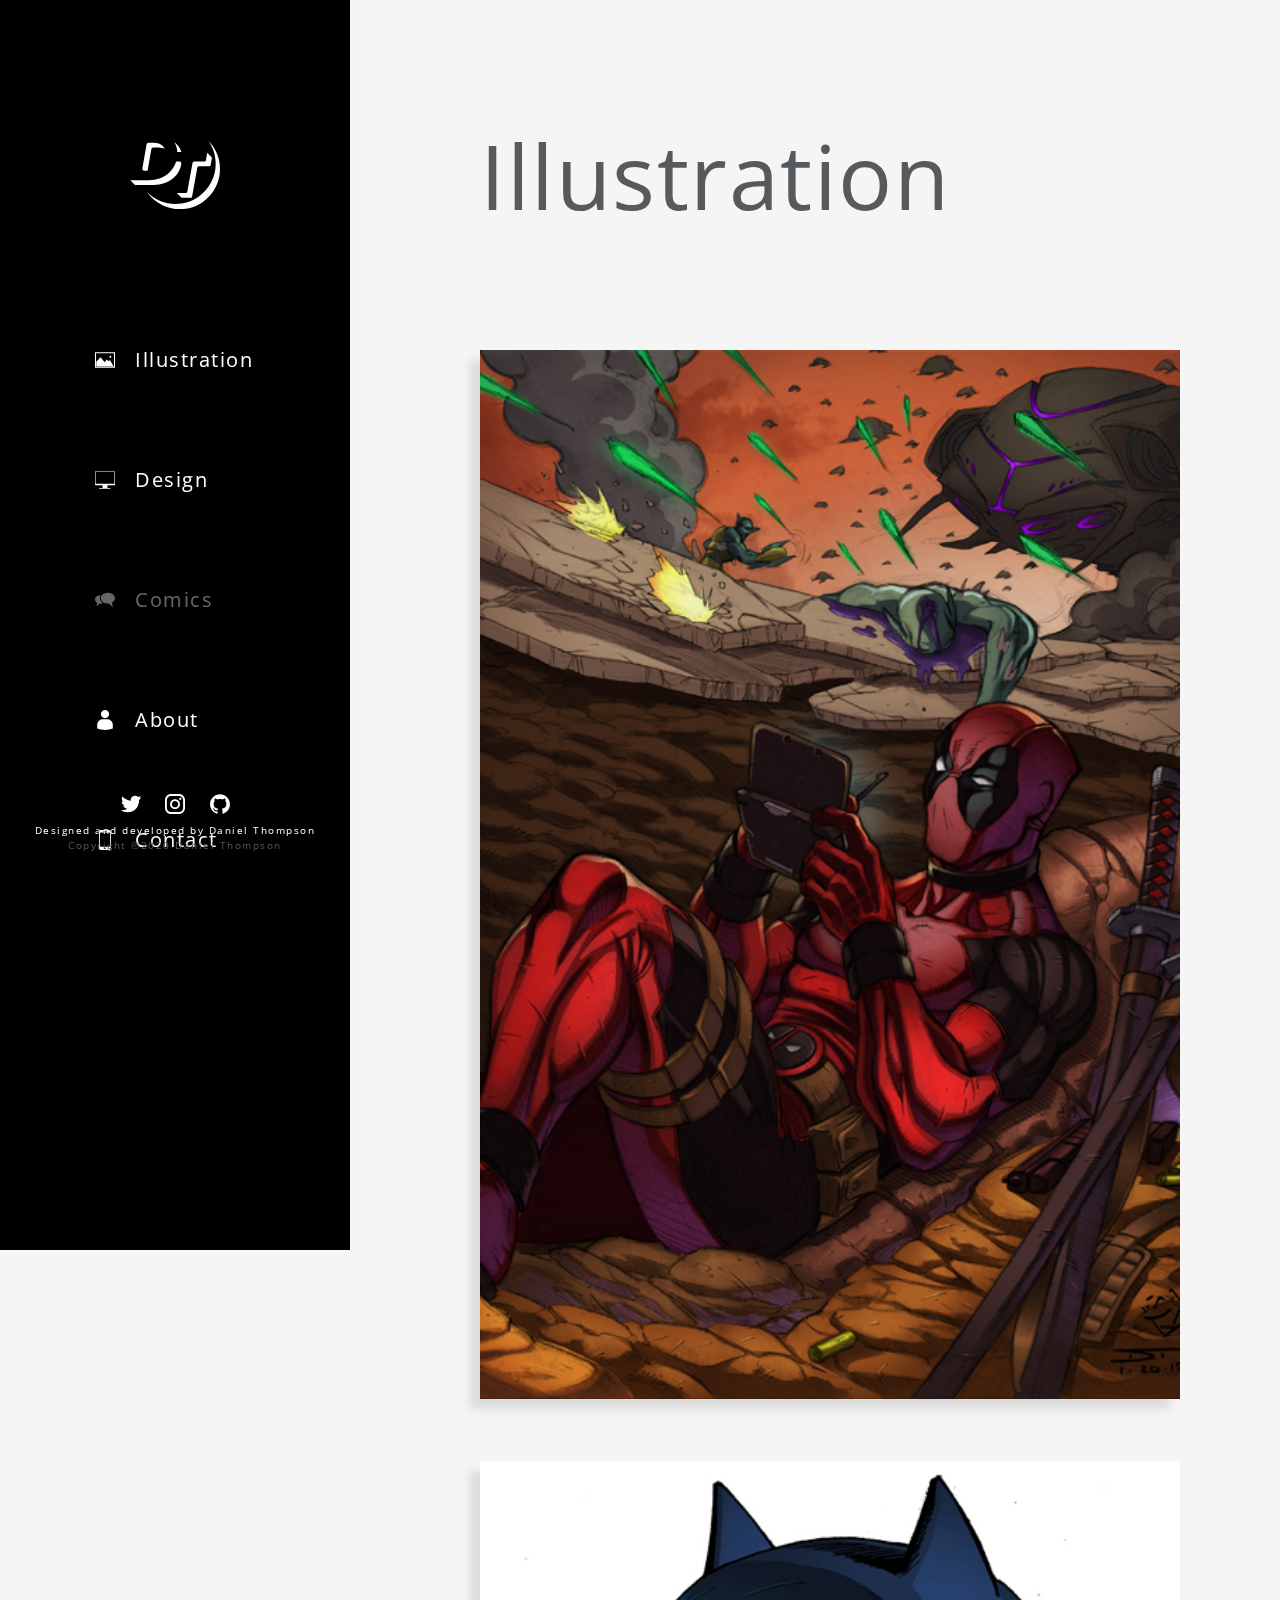
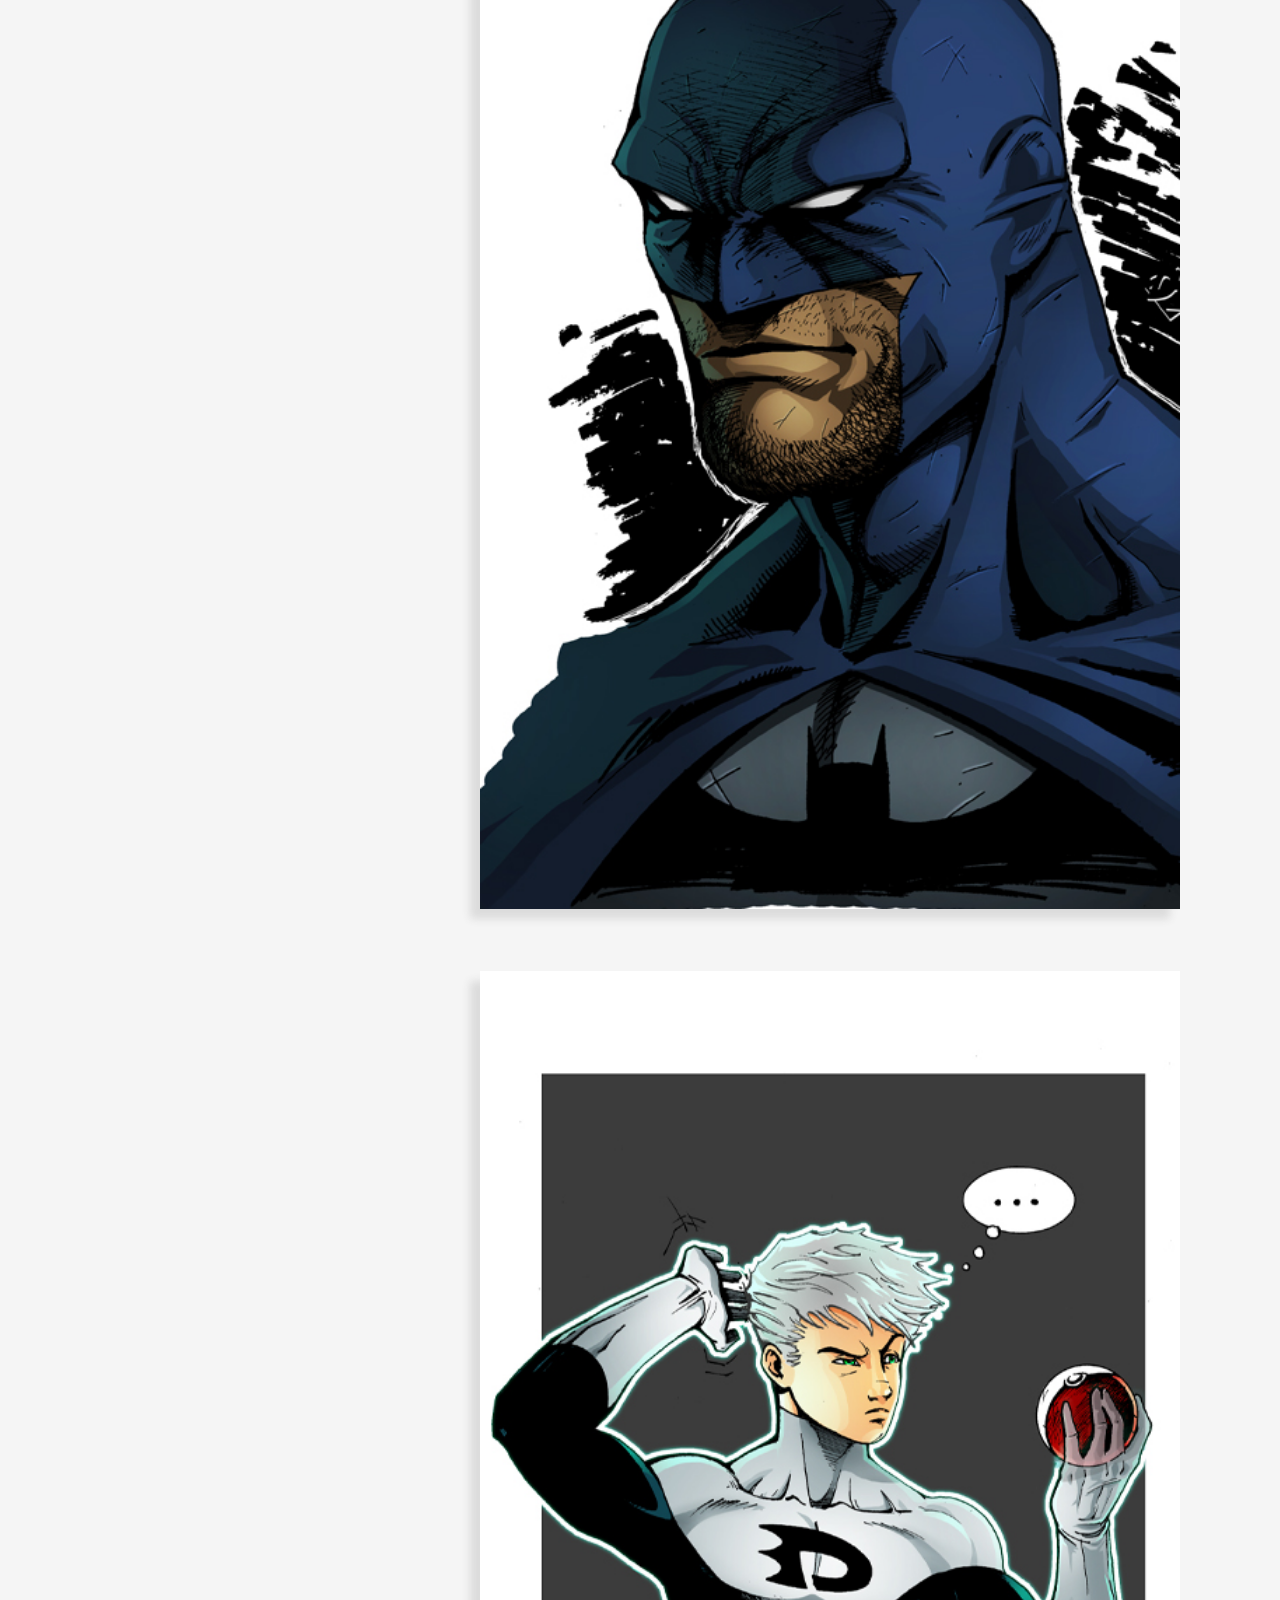
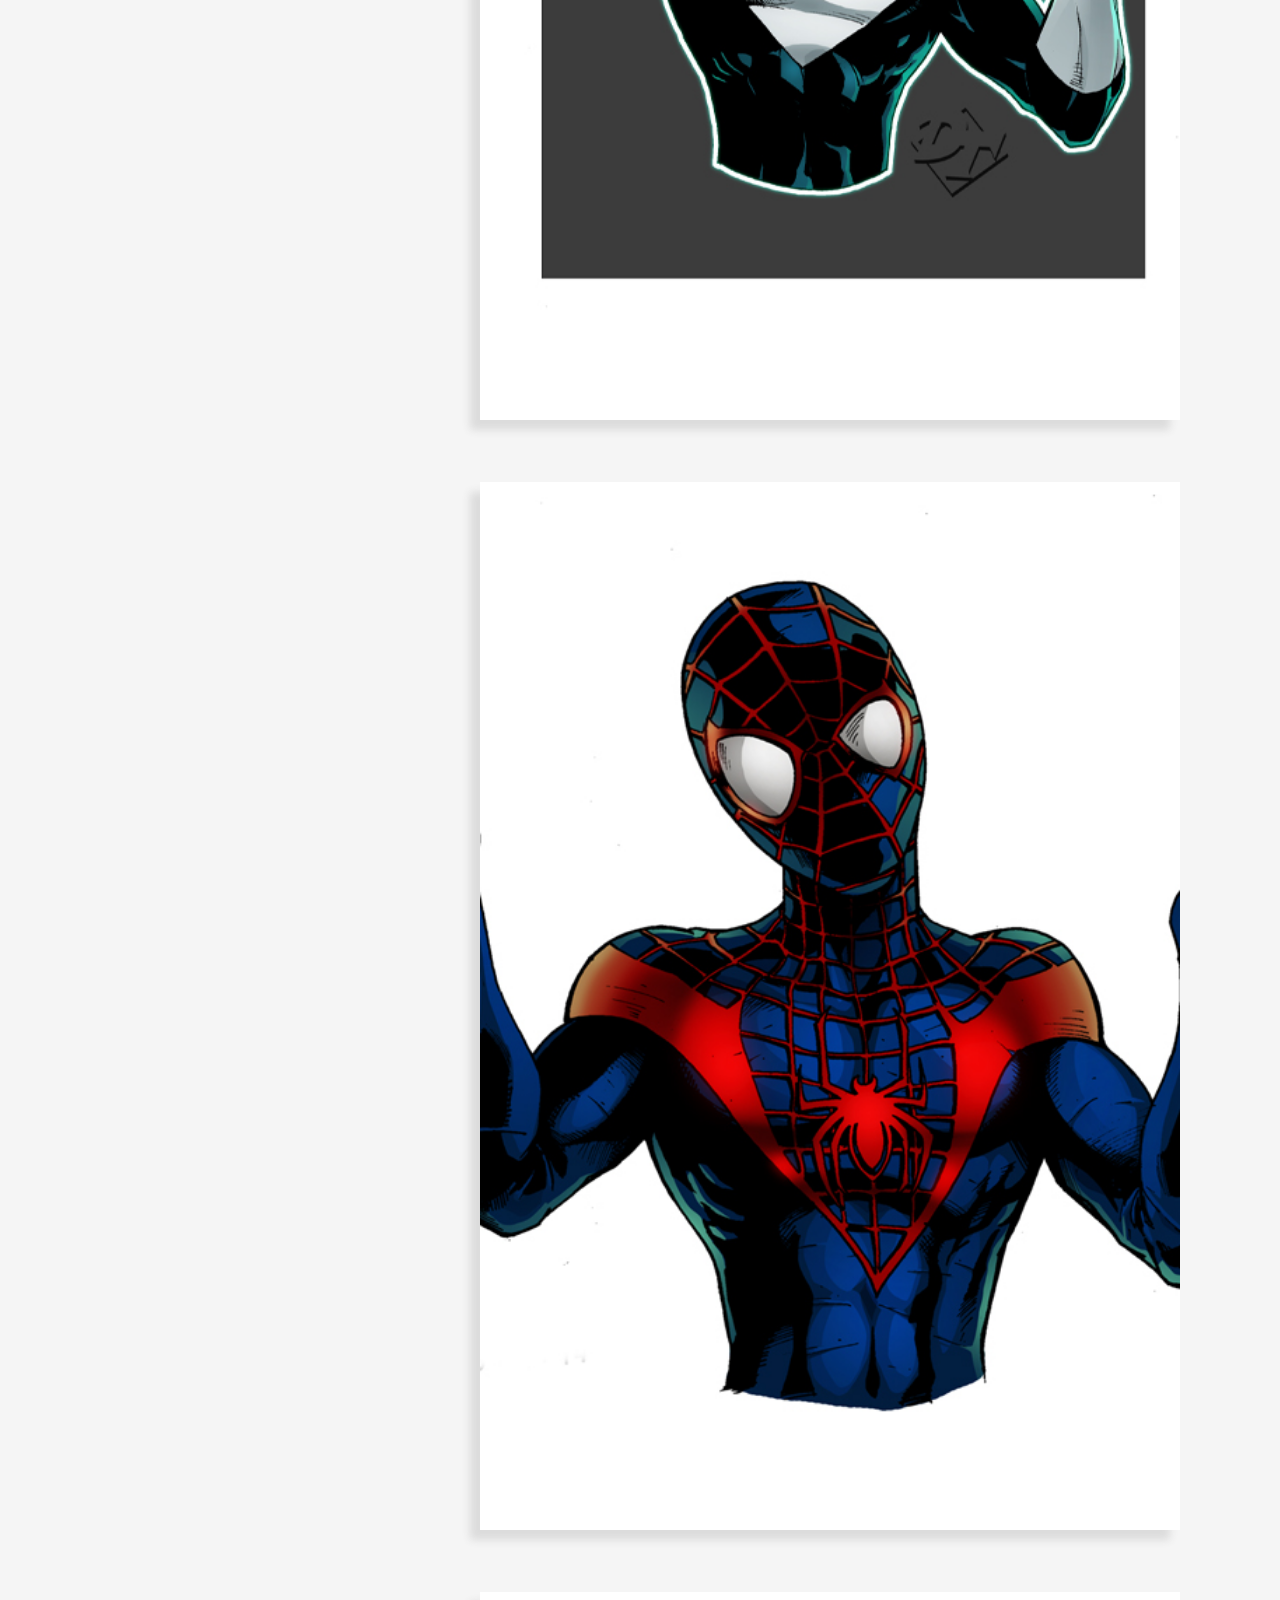
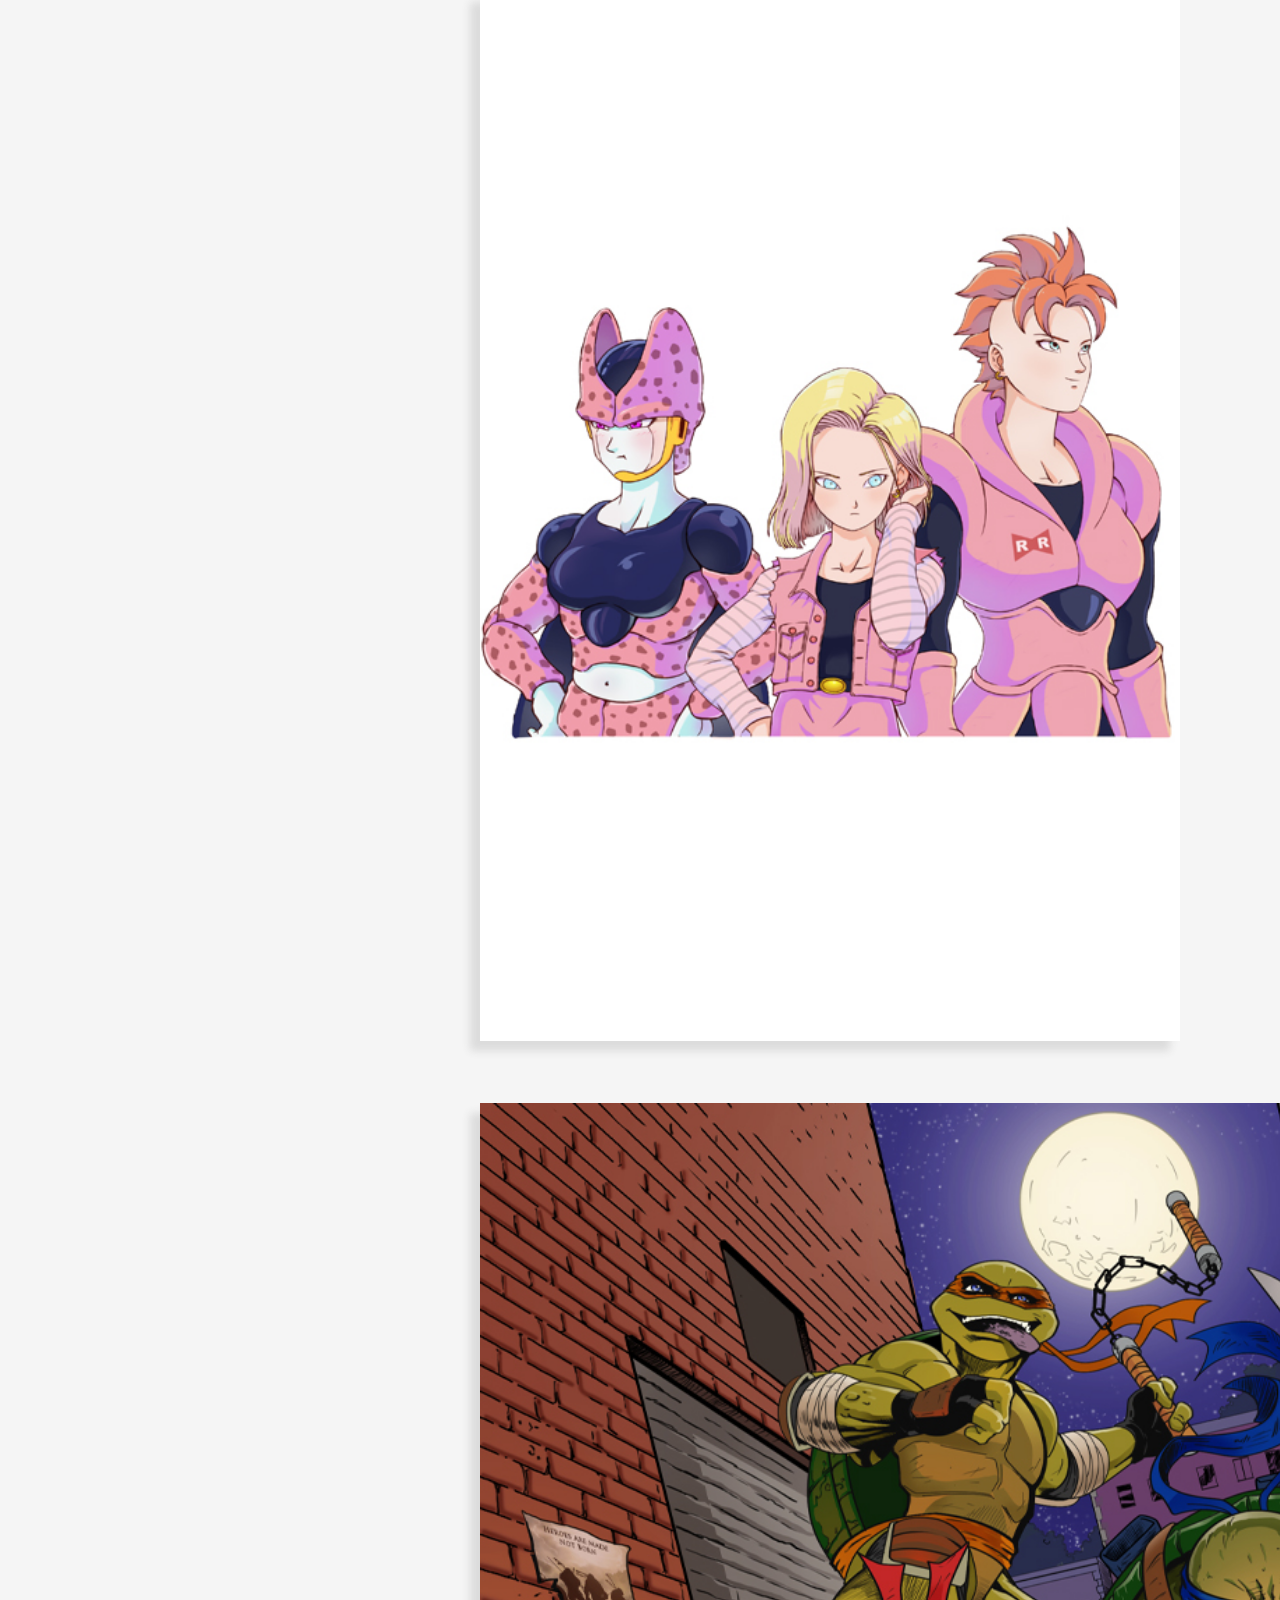
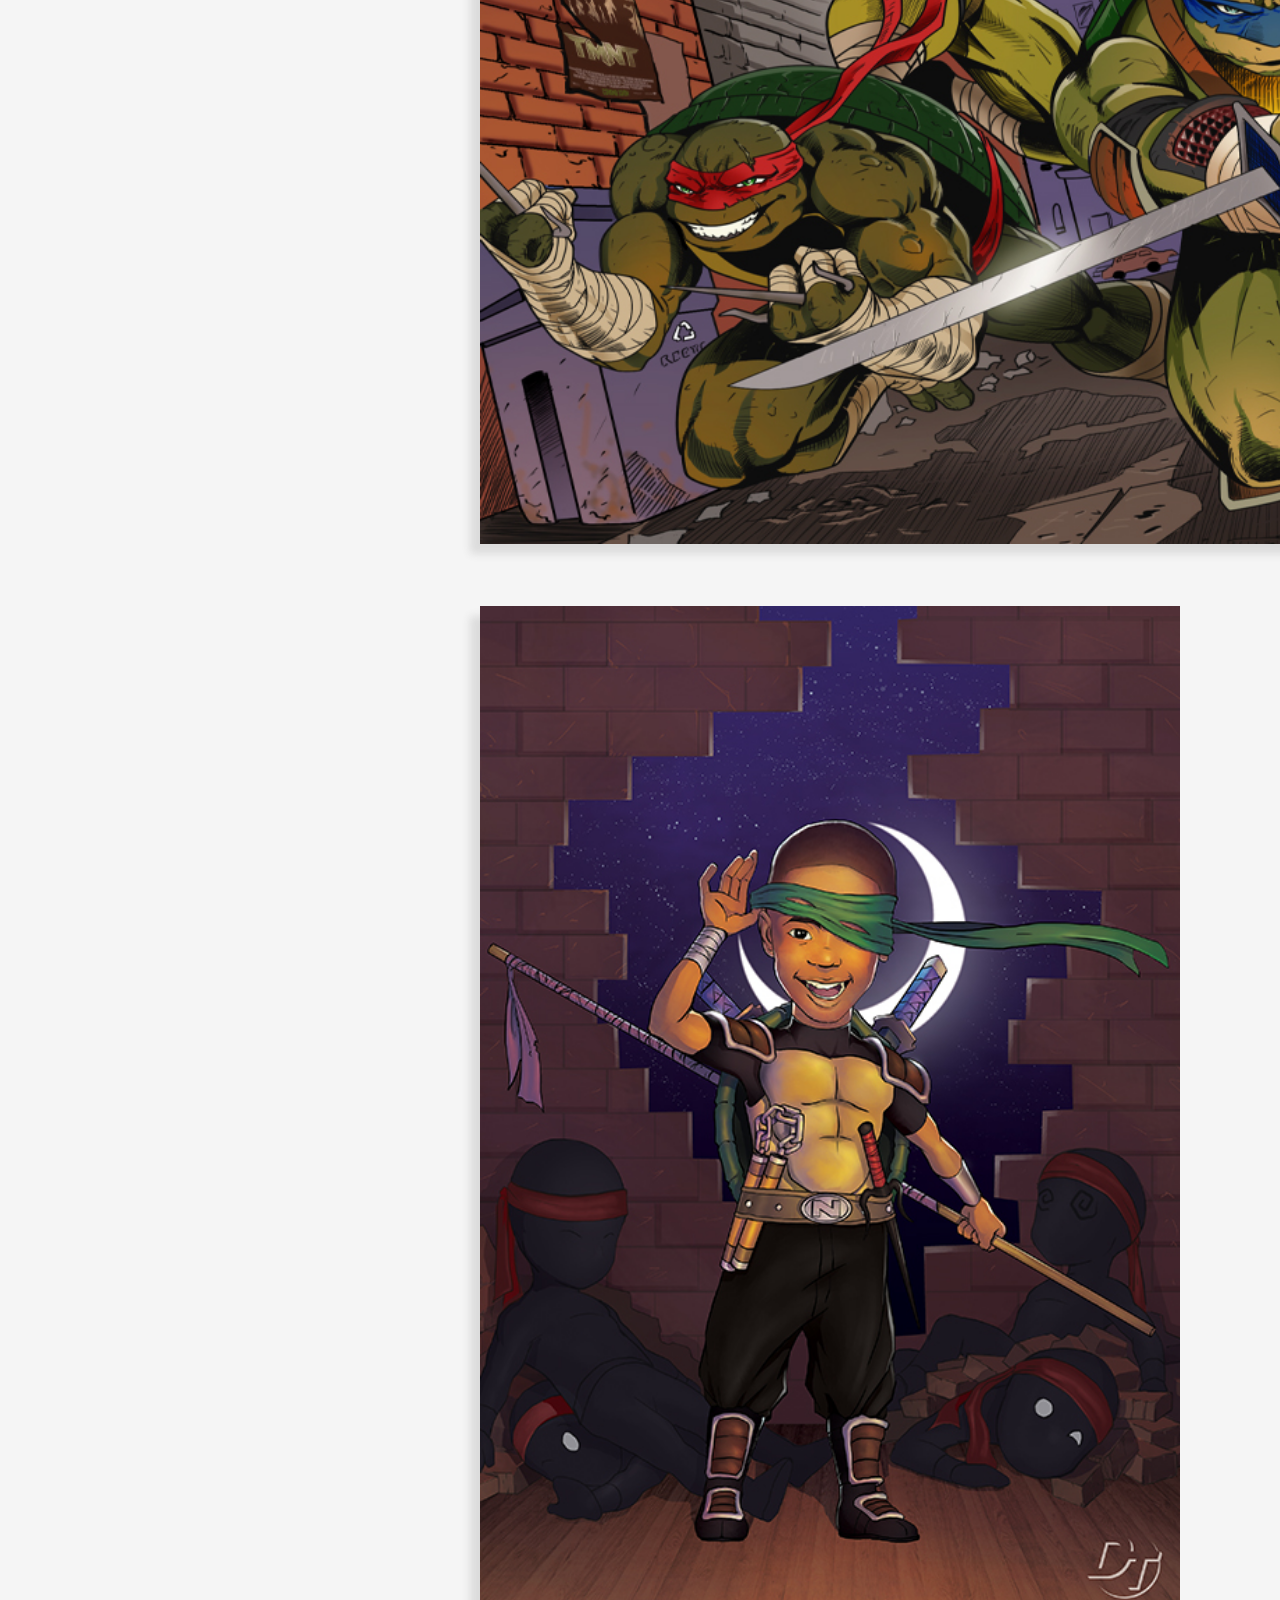
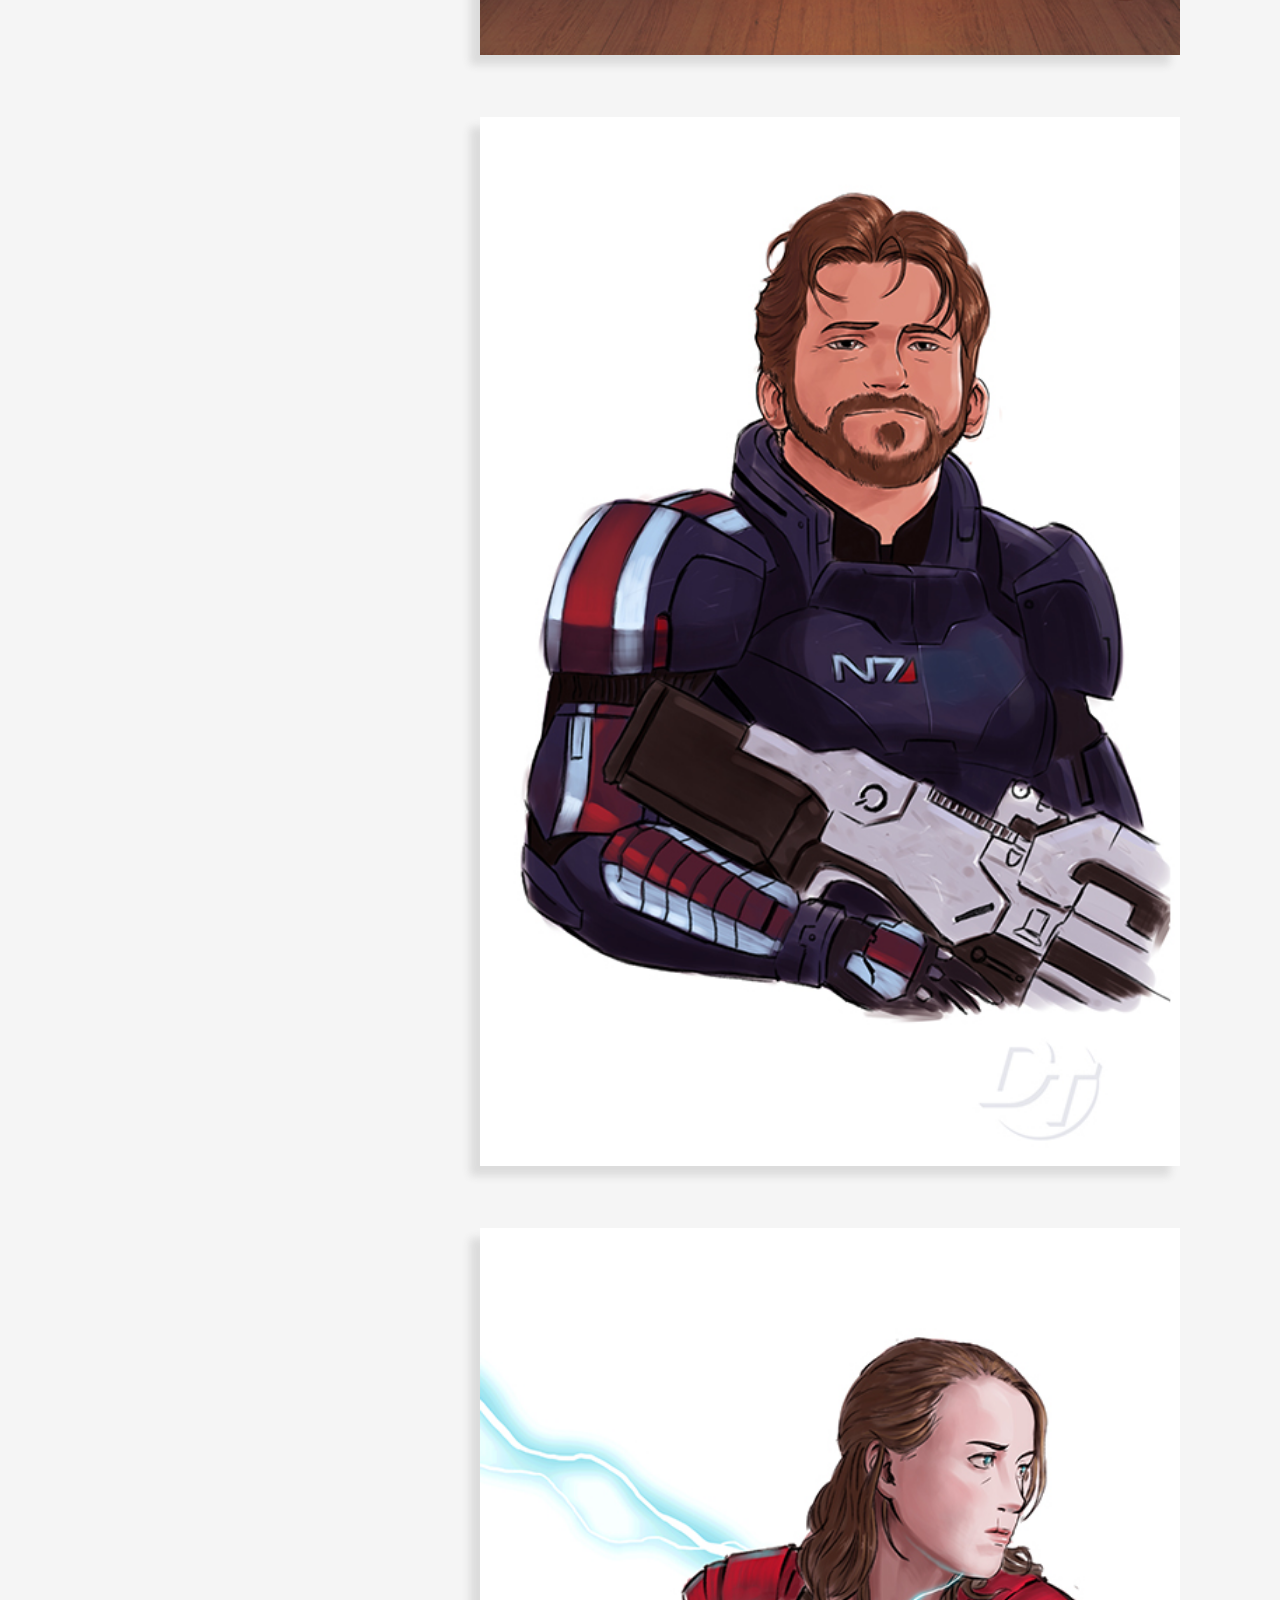
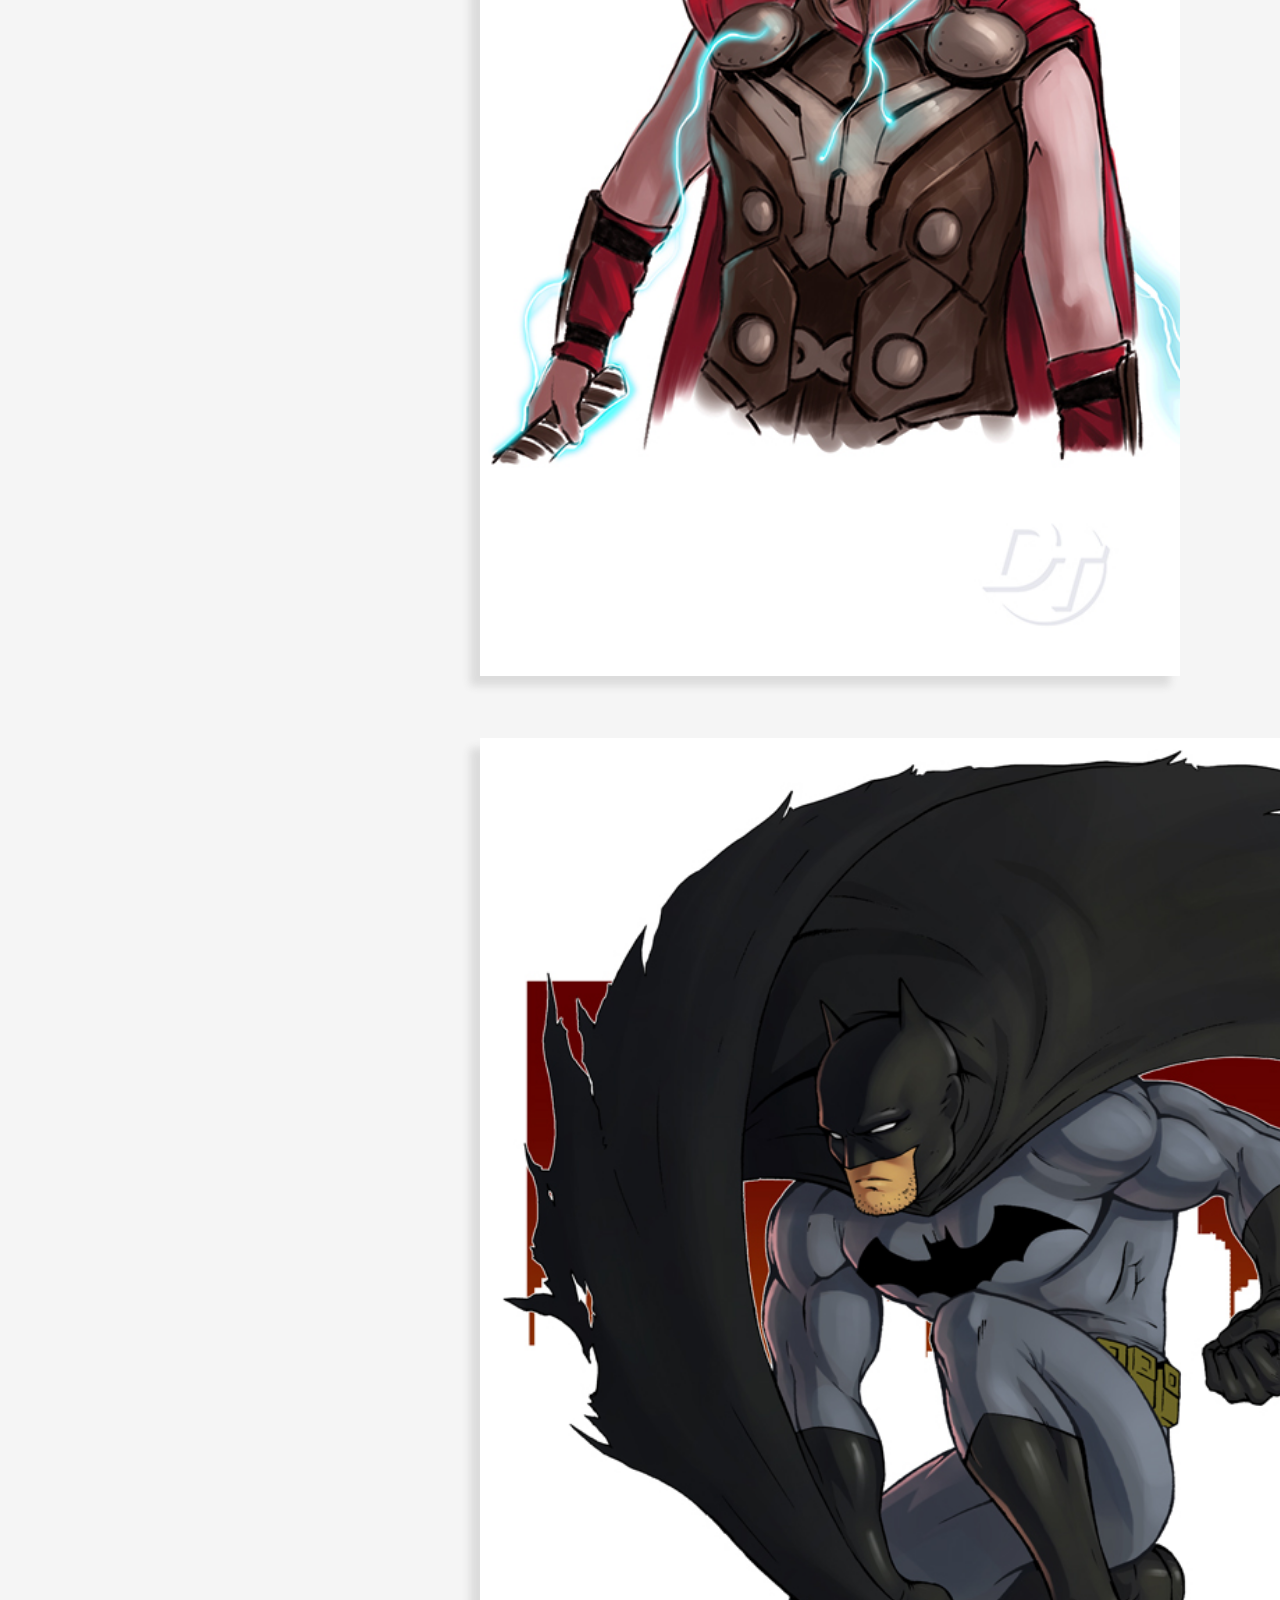
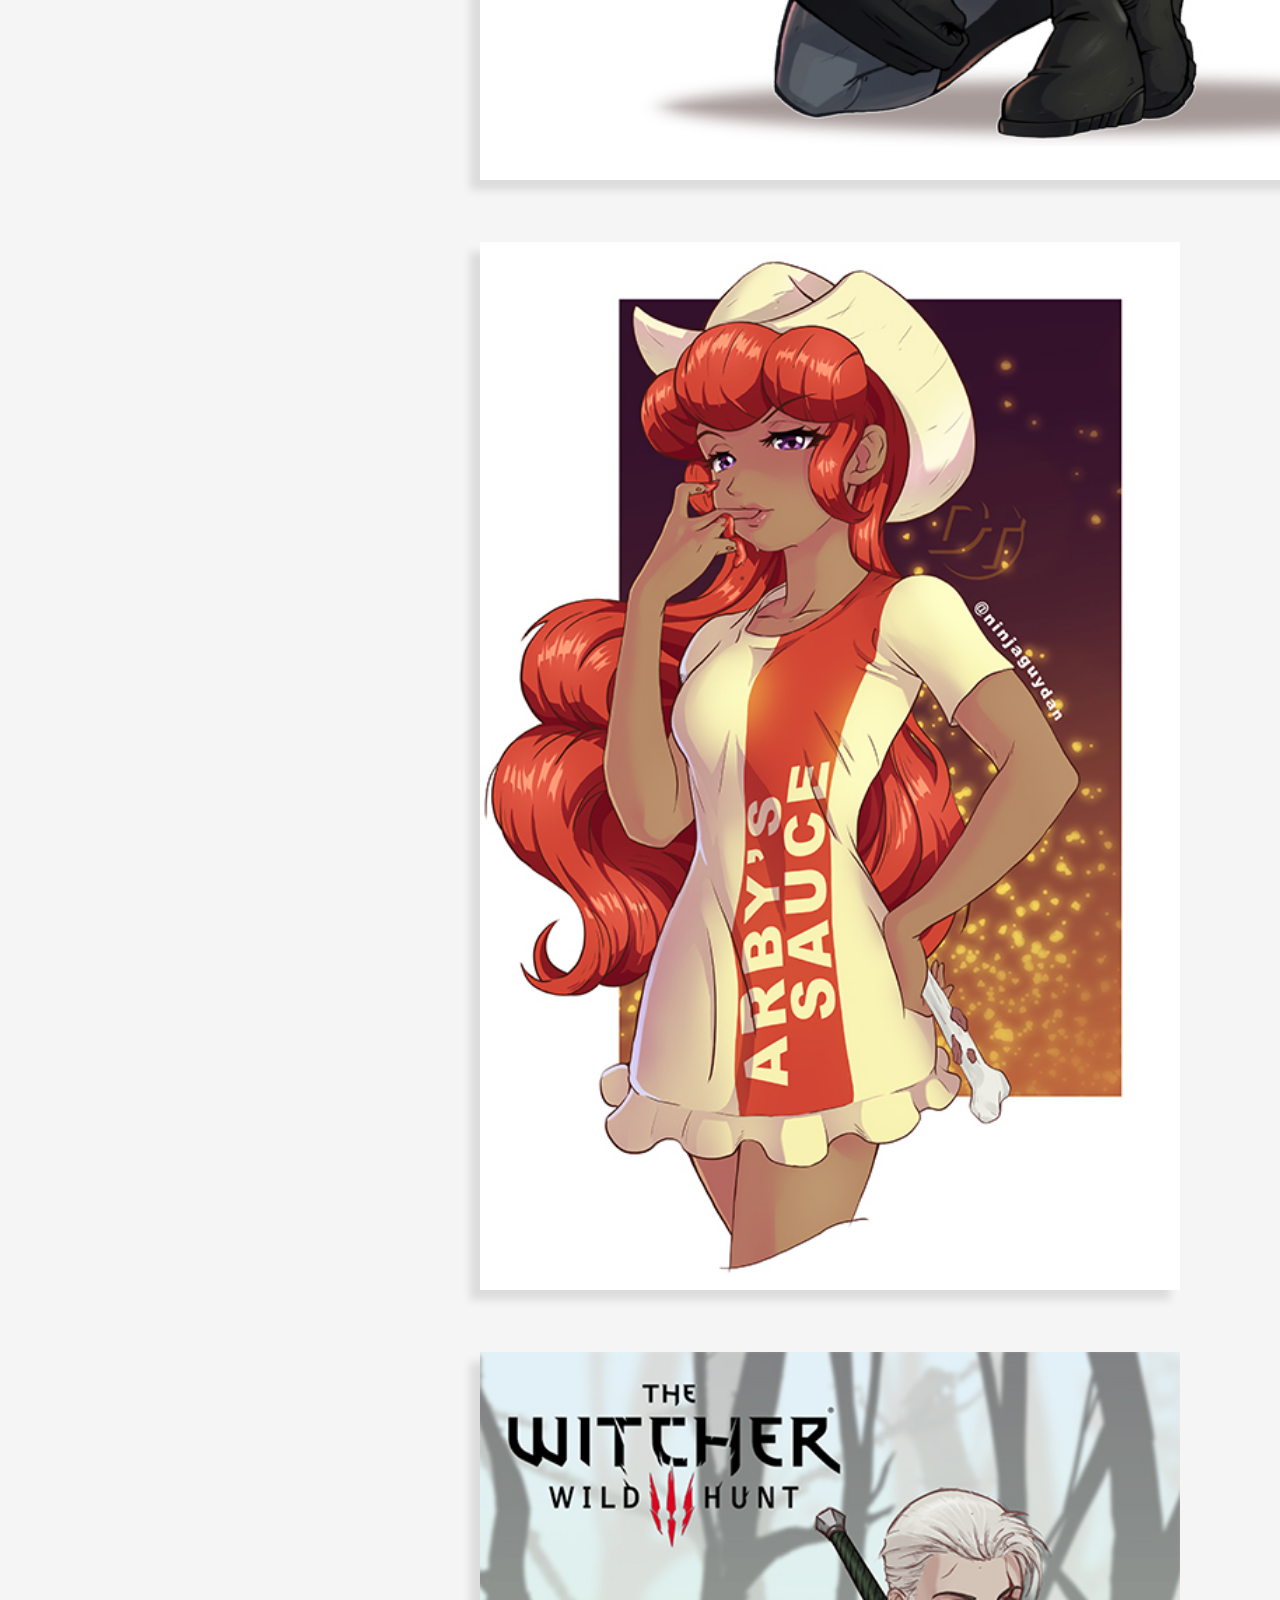
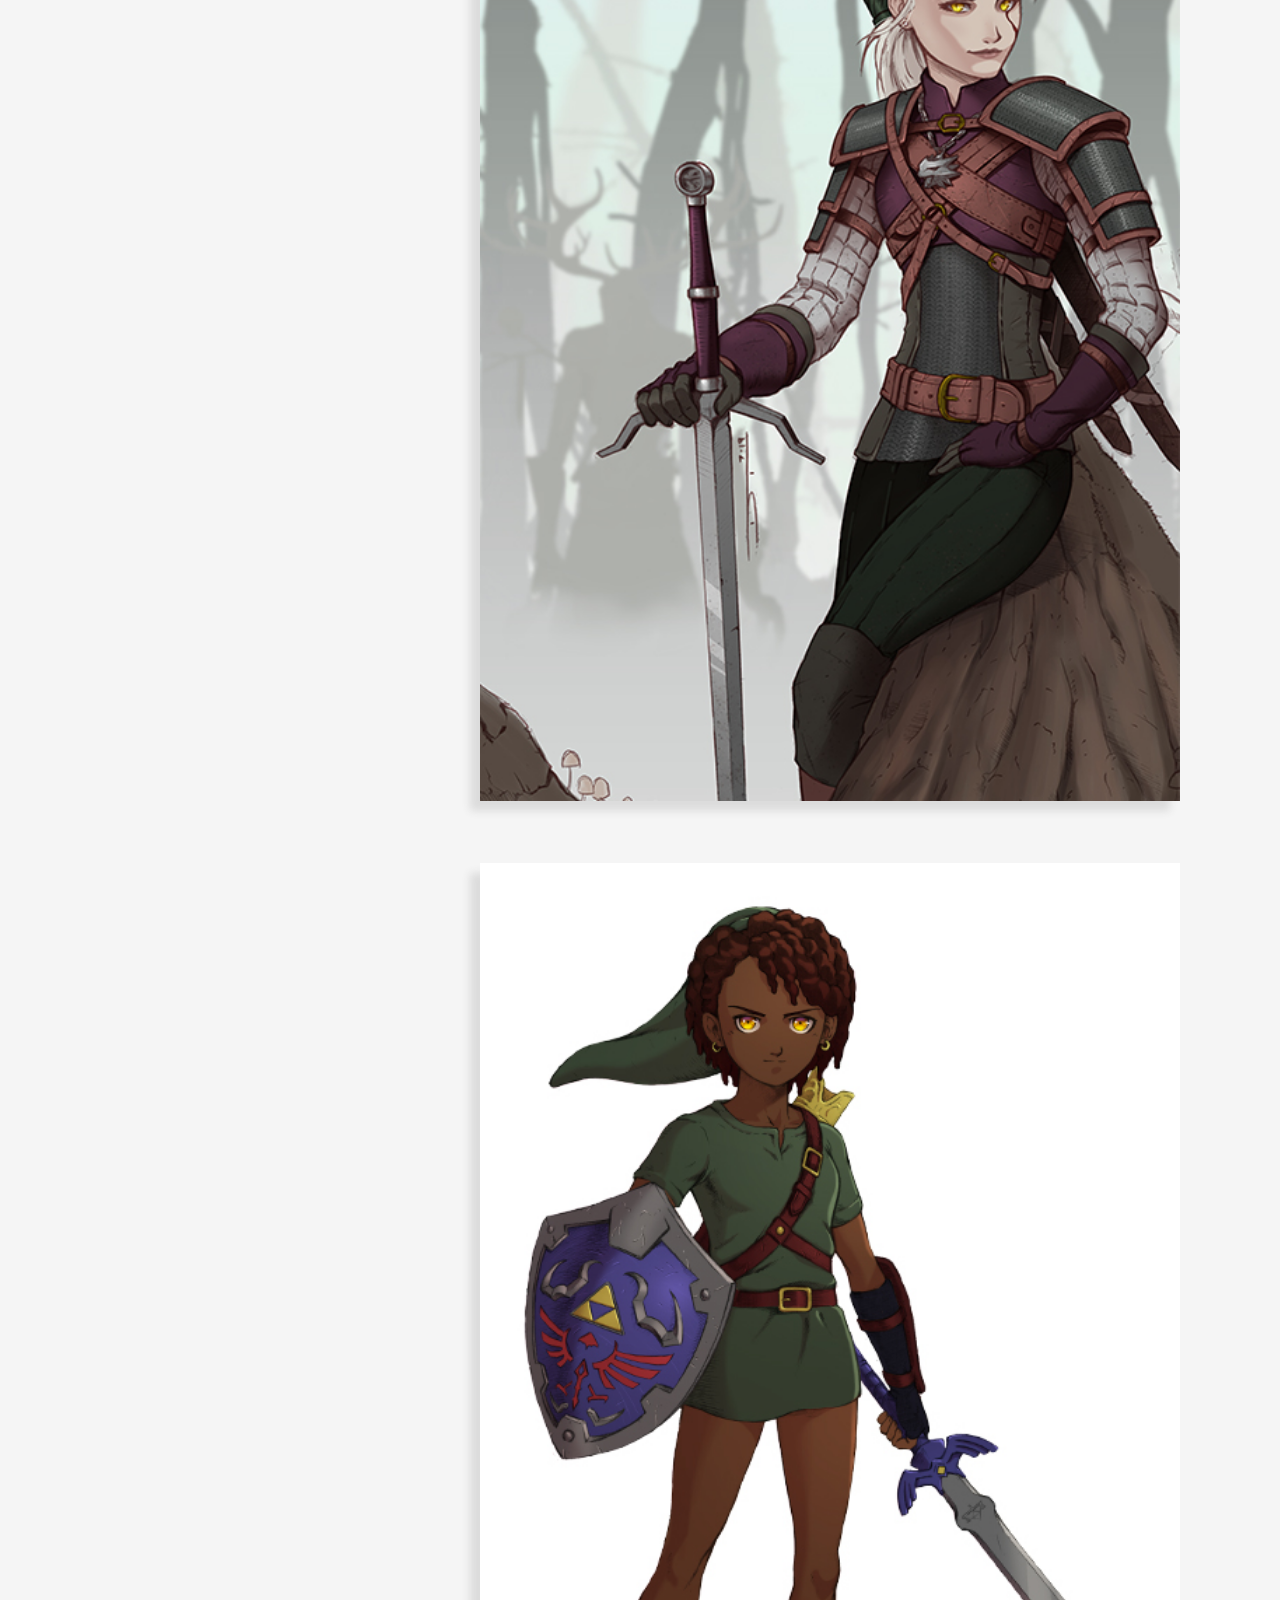
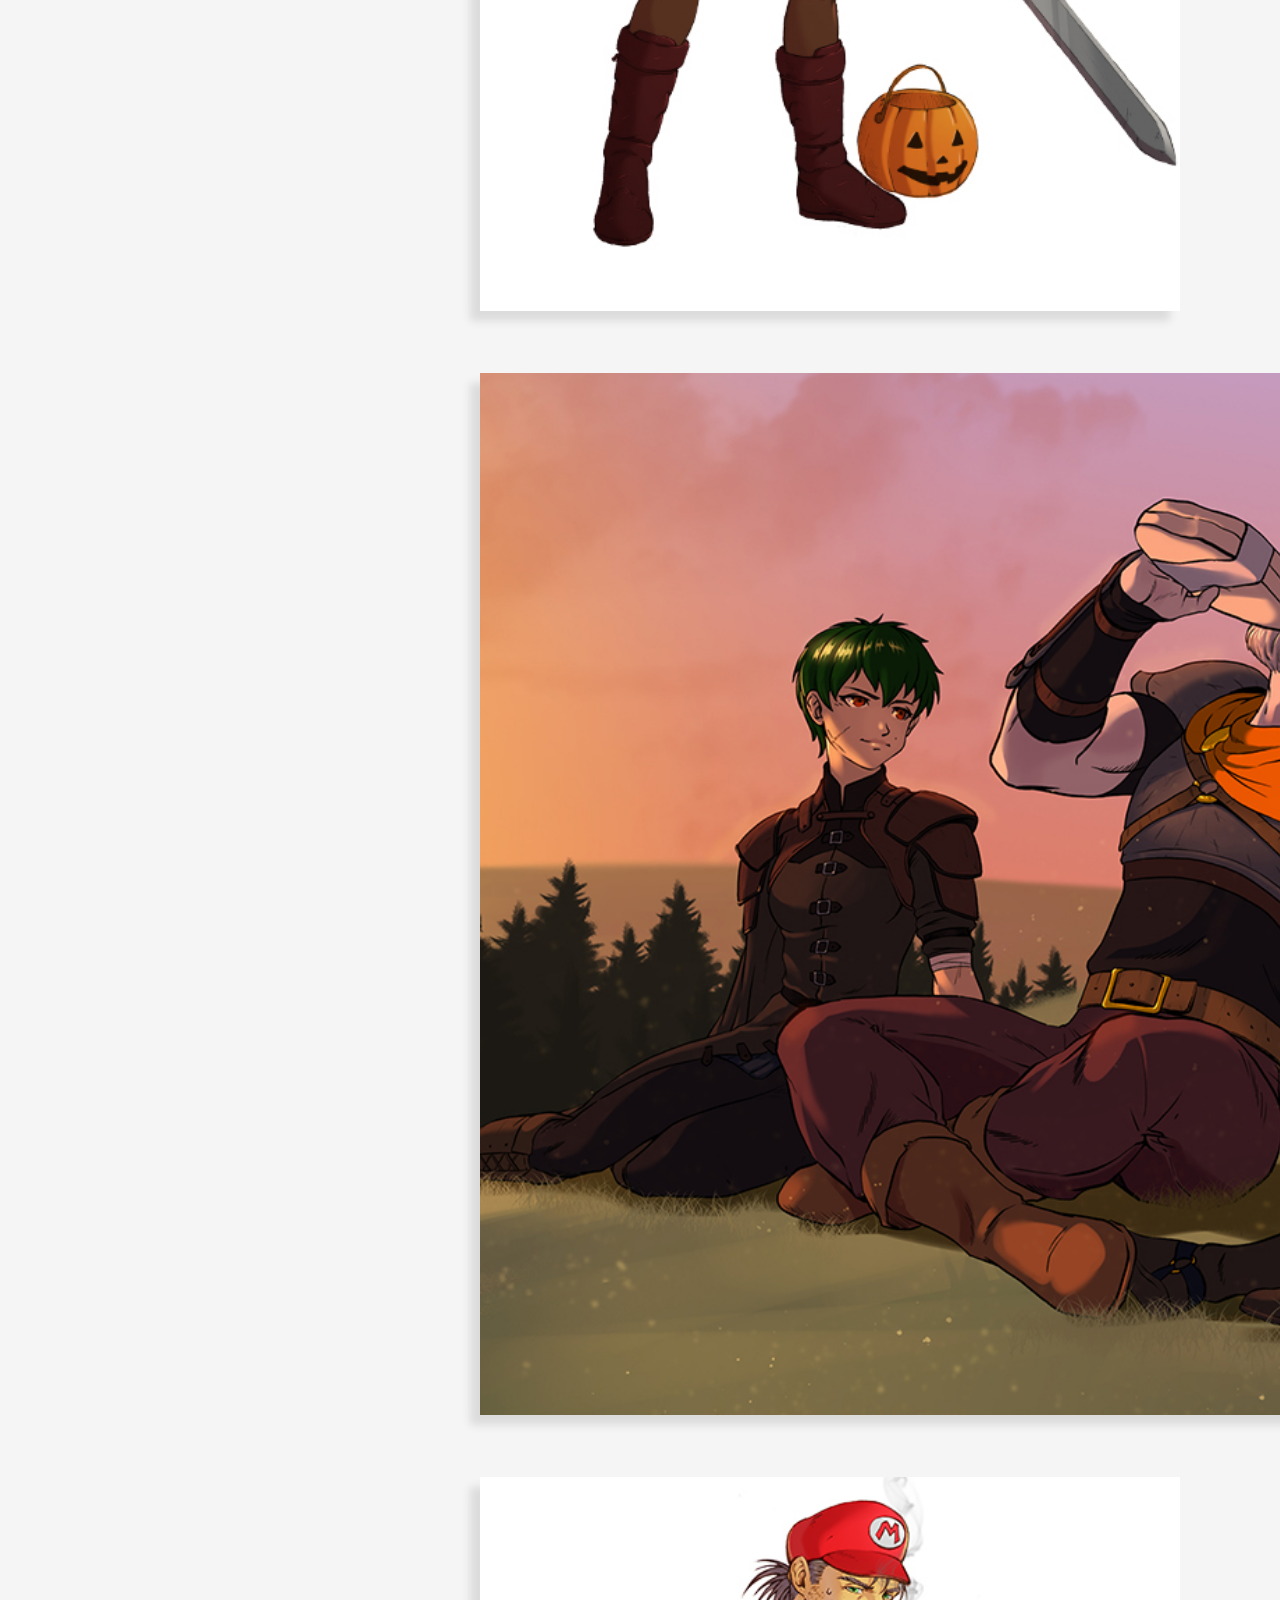
==== index.html @ 8f541604 "First Commit" ====
<!DOCTYPE html>
<html>
<head>
	<title>Daniel Thompson - Portfolio</title>
	<link rel="stylesheet" href="css/reset.css">
  	<link rel="stylesheet" href="css/style.css">
  	<meta name="description" content="The Portfolio site featuring work by Daniel Thompson">
  	<link href='//fonts.googleapis.com/css?family=Open+Sans:400,700,600' rel='stylesheet' type='text/css'>
  	<meta name="viewport" content="width=device-width, initial-scale=1">
</head>

<body>

	<header>

		<h1>Daniel Thompson</h1> 

		<img src="images/icons/dt.svg" alt="DT logo"><!--header logo-->

			<div onclick="myFunction()" id="menu-btn" class="menu-btn">
				<div class="menu-btn_burger"></div>
			</div>

	</header>

	<nav id="overlay">	

		<ul>
			<li>
			<a href="index.html"><img src="images/icons/photo.svg">Illustration</a>
			</li> 
			
			<li>
			<a href="design.html"><img src="images/icons/desktop.svg">Design</a>
			</li> 
			
			<li>
			<a href="#" class="dead"><img src="images/icons/speech.svg">Comics</a>
			</li> 
			
			<li>
			<a href="about.html"><img src="images/icons/user.svg">About</a>
			</li> 
			
			<li>
			<a href="contact.html"><img src="images/icons/phone.svg">Contact</a>
			</li>
		</ul>

		<div class="footer">	
			<a href="https://twitter.com/NinjaGuyDan_" target="_blank">
				<img src="images/icons/twitter.svg" alt="Twitter Logo"></a>
			<a href="https://www.instagram.com/ninjaguydan/" target="_blank">
				<img src="images/icons/instagram.svg" alt="Instagram logo"></a>
			<a href="https://github.com/ninjaguydan" target="_blank">
				<img src="images/icons/github.svg"></a>
			<h3>Designed and developed by Daniel Thompson</h3>
			<h4>Copyright &#169;2020 Daniel Thompson</h4>
		</div>
	</nav><!--menu-->	

	<section>
		<h2>Illustration</h2>

		<div class="art">
			<img src="images/illu-0.jpg"><!--deadpool-->
			<img src="images/illu-1.jpg"><!--batman1-->
			<img src="images/illu-2.jpg"><!--dannyp-->
			<img src="images/illu-3.jpg"><!--spider-->
			<img src="images/illu-4.jpg"><!--dbz-->
			<img src="images/illu-5.jpg" class="wide"><!--tmnt wide-->
			<img src="images/illu-6.jpg"><!--tmnt2-->
			<img src="images/illu-7.jpg"><!--mass effect-->
			<img src="images/illu-8.jpg"><!--thor-->
			<img src="images/illu-9.jpg" class="wide"><!--batman wide-->
			<img src="images/illu-10.jpg"><!--arbys-->
			<img src="images/illu-11.jpg"><!--witcher-->
			<img src="images/illu-12.jpg"><!--zelda-->
			<img src="images/illu-13.jpg" class="wide"><!--karla wide-->
			<img src="images/illu-14.jpg"><!--mario-->
			<img src="images/illu-15.jpg"><!--metroid-->
			<img src="images/illu-16.jpg"><!--krysta-->
			<img src="images/illu-17.jpg" class="wide"><!--berserk wide-->

		</div>
	</section>
	<script src="main.js"></script>
</body>
</html>
---- css/style.css ----
/*
 * General/Utility Styles
*/

* {
  -moz-box-sizing: border-box; /* Firexfox */
  -webkit-box-sizing: border-box; /* Safari/Chrome/iOS/Android */
  box-sizing: border-box; /* IE */
}

body {
  margin: 0;
  background: rgb(245, 245, 245);
  font-family: 'Open Sans', arial, sans-serif;
  font-size: 0.875rem;
  letter-spacing: 1.5px;
  color: rgb(86, 90, 92);
}

.clearfix:after {
  content: "";
  display: table;
  clear: both;
}

a {
  color: #fff;
  text-decoration: none;
}

strong {
  font-weight: 600;
}

img {
  border: none;
}




/* Layout Styles */

header {
  position: fixed;
  height: 150px;
  width: 100%;
  background-color: black;
  display: flex;
  align-items: center;
  padding-left: 50px;
}

h1 {
  display: none;
}

header img {
  width: 75px; 
  height: 75px;
}


/*hamburger menu*/
.menu-btn {
  position: absolute;
  display: flex;
  justify-content: center;
  align-items: center;
  width: 80px;
  height: 80px;
  cursor: pointer;
  transition: all .1s ease-in-out;
  right: 50px;
 /*border: 3px solid #fff;*/
}

.menu-btn_burger {
  width: 50px;
  height: 4px;
  background: #fff;
  border-radius: 5px;
  transition: all .1 ease-in-out;
}

.menu-btn_burger::before, .menu-btn_burger::after {
  content: '';
  position: absolute;
  width: 50px;
  height: 4px;
  background: #fff;
  border-radius: 5px;
  transition: all .1s ease-in-out;
}

.menu-btn_burger::before {
  transform: translateY(-16px);
  transform-origin: left, top;
}

.menu-btn_burger::after {
  transform: translateY(16px);
  transform-origin: left, bottom;
}

/* ANIMATION */
.menu-btn.open .menu-btn_burger {
  background-color: black;
}

.menu-btn.open .menu-btn_burger::before {
  transform: rotate(45deg);
}

.menu-btn.open .menu-btn_burger::after {
  transform: rotate(-45deg);
}

/*dropdown menu*/
nav {
  position: fixed;
  background: rgba(0, 0, 0, 0.95);
  height: 100vh;
  width: 100vw;
  text-align: center;
  justify-content: center;
  margin-top: 150px;
}

#overlay {
  display: none;
}


nav li {
  font-size: 30px;
  margin-top: 80px;
}


nav img {
  width: 50px;
  height: 50px;
  margin: 0 20px 20px 20px;
}

nav li img {
  display: none;
}

/* this is the grayed out effect. Remove when you update comic*/
 nav li a.dead {
  opacity: 0.4;
}

nav h3 {
  color: #fff;
  margin-bottom: 10px;
}

.footer {
 position: fixed;
 width: 100%;
 margin-bottom: 50px;
 bottom: 0;
}

/*content*/

section {
  width: 100%;
  padding: 50px;
  text-align: center;
}

h2 {
  font-size: 50px;
  margin: 180px 0 80px 0;
}

.art img {
  width: 100%;
  box-shadow: -10px 10px 8px #dcdcdc;
  margin-bottom: 50px;
}

.profile img {
  width: 100%;
  margin-bottom: 50px;
  margin-left: -80px;
}

.stats {
  width: 100%;
}

/*--Contact Page Styles--*/

.contact-title {
  font-size: 50px;
  font-weight: bold;
  margin-bottom: 40px;
  transition: all 4s ease-in-out;
}

form {
  transition: all 4s ease-in-out;
}

.form-control {
  width: 90%;
  background: transparent;
  border: none;
  outline: none;
  border-bottom: 1px solid gray;
  font-size: 18px;
  margin-bottom: 16px;
}

input {
  height: 50px;
}

form .submit {
  background: #587aea;
  width: 90%;
  font-weight: bold;
  color: #fff;
  font-size: 20px;
  letter-spacing: 1px;
  height: 50px;
  margin-top: 20px;
  border-radius: 50px;
}

form .submit:hover {
  background-color: #588eea;
  cursor: pointer;
}

/*-------When display is larger than 1000 pixels---------*/
@media only screen and (min-width: 1000px) {
  #menu-btn {display: none;}
  #overlay {display: block !important;}
  nav li img {display: block;}

header {
  height: 350px;
  width: 350px;
  justify-content: center;
  padding: 0;
}

header img {
  width: 90px; 
  height: 90px;
}

nav {
  width: 350px;
  height: 100%;
  background: black;
  position: fixed;
  text-align: center;
  margin-top: 350px;
}

nav li {
  font-size: 20px;
  margin-top: 0;
  margin-bottom: 100px;
  }

nav li a {
  display: flex;
  }

nav h3 {
  margin-bottom: 5px;
}

nav img {
  width: 20px;
  height: 20px;
  margin: 0 10px 10px 10px;
}

ul {
  width: 160px;
  margin: 0 auto;
  text-align: left;
}

nav ul img {
  width: 20px;
  height: 20px;
  margin: 0;
  margin-right: 20px;
  position: relative;
}

.footer {
 position: fixed;
 width: 350px;
 font-size: 10px;
 margin-bottom: 50px;
 bottom: 0;
}

section {
  width: 100vw;
  margin-left: 350px;
  padding-left: 130px;
  padding-top: 130px;
  text-align: left;
}

h2 {
  font-size: 90px;
  margin: 0px 0 130px 0;
}

.art img {
  width: 700px;
  box-shadow: -10px 10px 8px #dcdcdc;
  margin-bottom: 0;
  margin: 0 60px 60px 0;
}

.art .wide {
  width: 1460px;
}

/*--About Page Styles--*/

.info {
  width: auto;
}

.profile img {
  width: 500px;
  margin-bottom: 50px;
  margin-left: -80px;
  float: left;
}

.stats {
  width: 775px;
  float: left;
}



/*--Contact Page Styles ---*/

form .submit {
  width: 600px;
  }

.form-control {
  width: 600px;
}

body.contact {
  background: url(../images/contact/guts.jpg);
  background-size: cover;
  background-position: center;
  background-attachment: fixed;
}
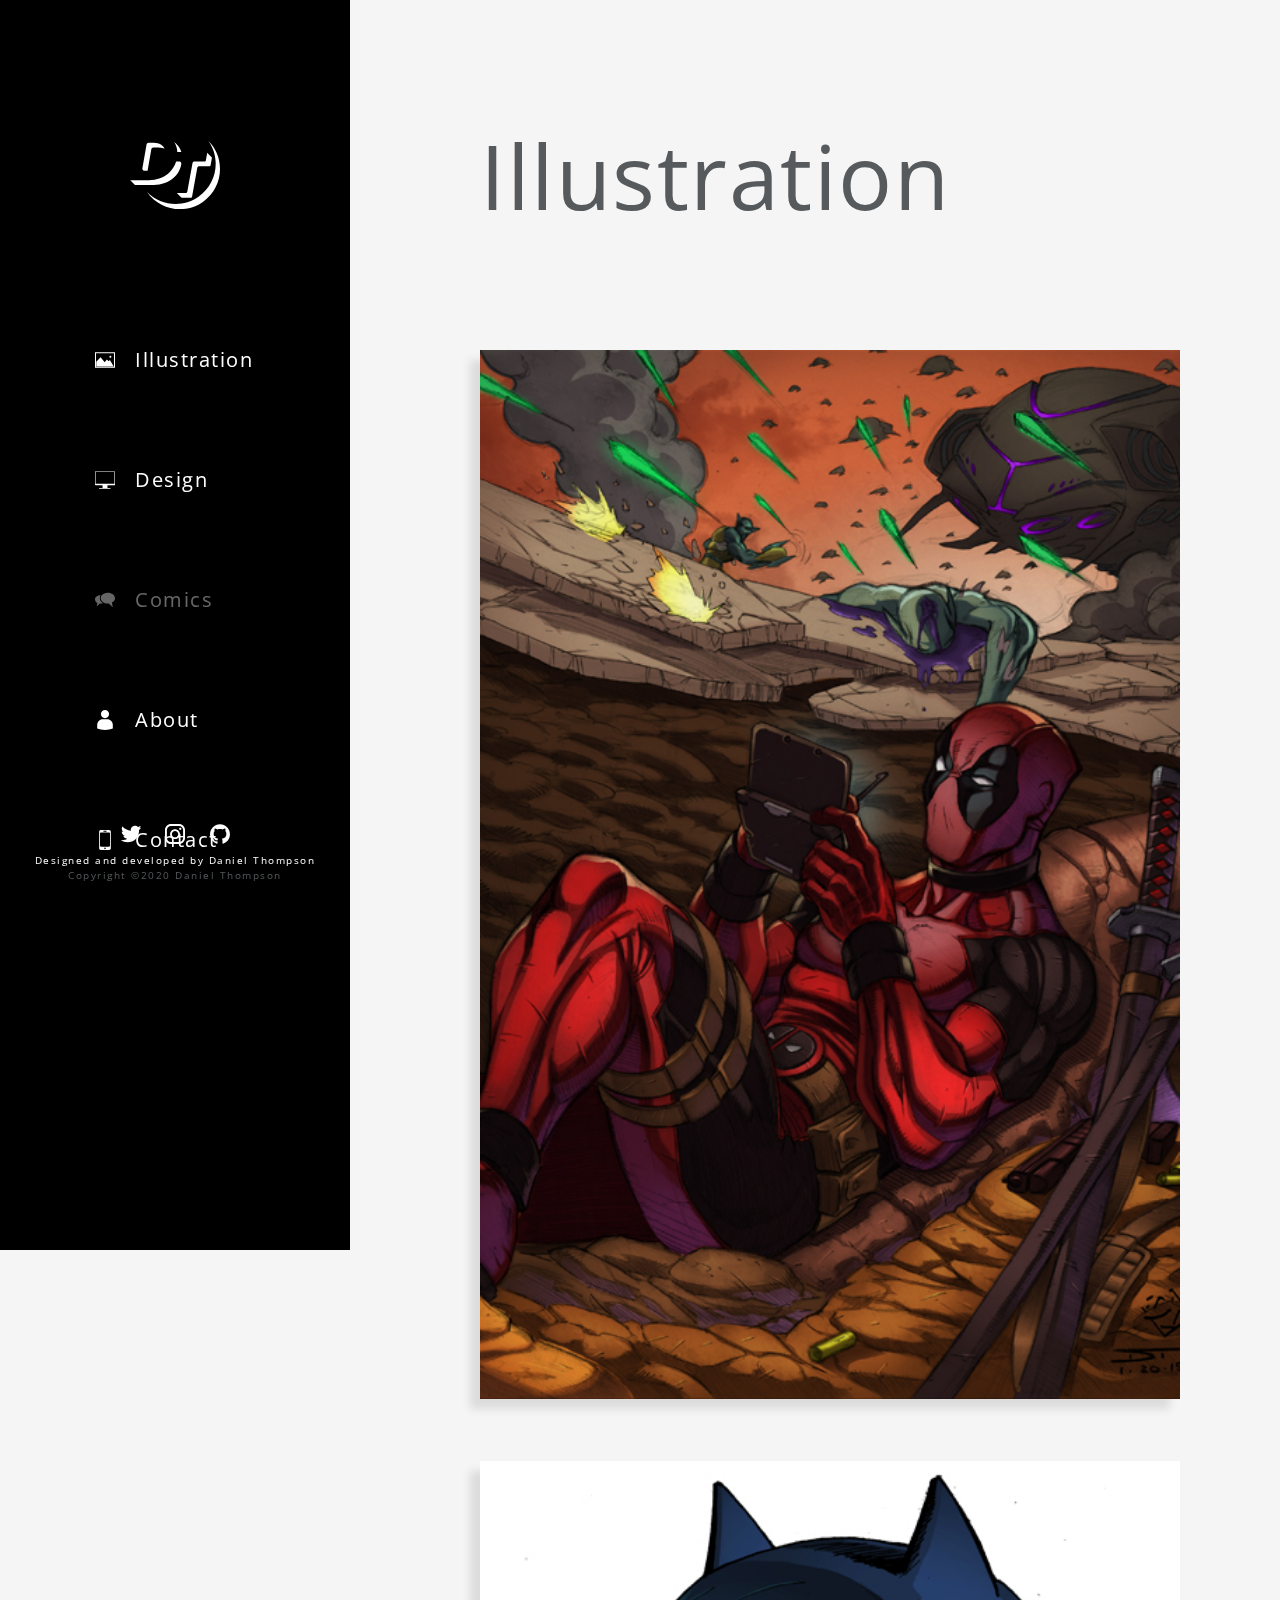
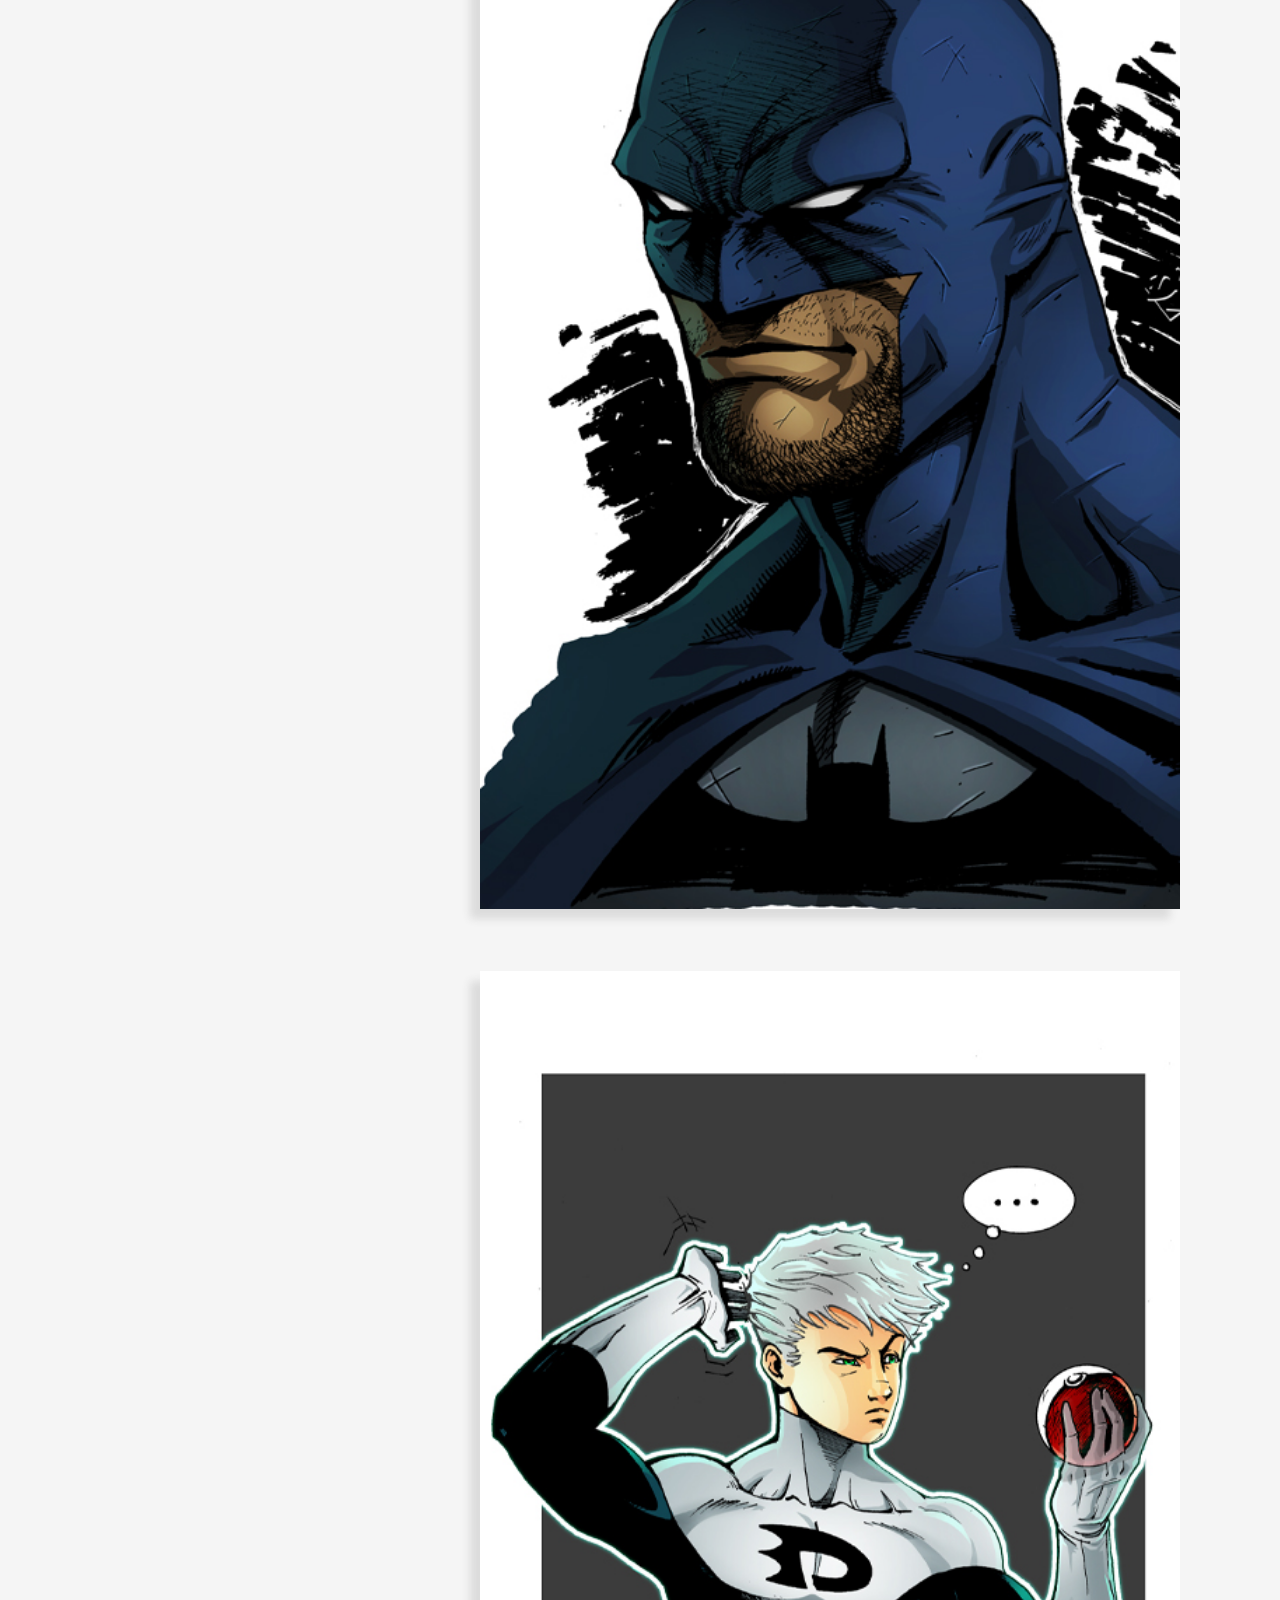
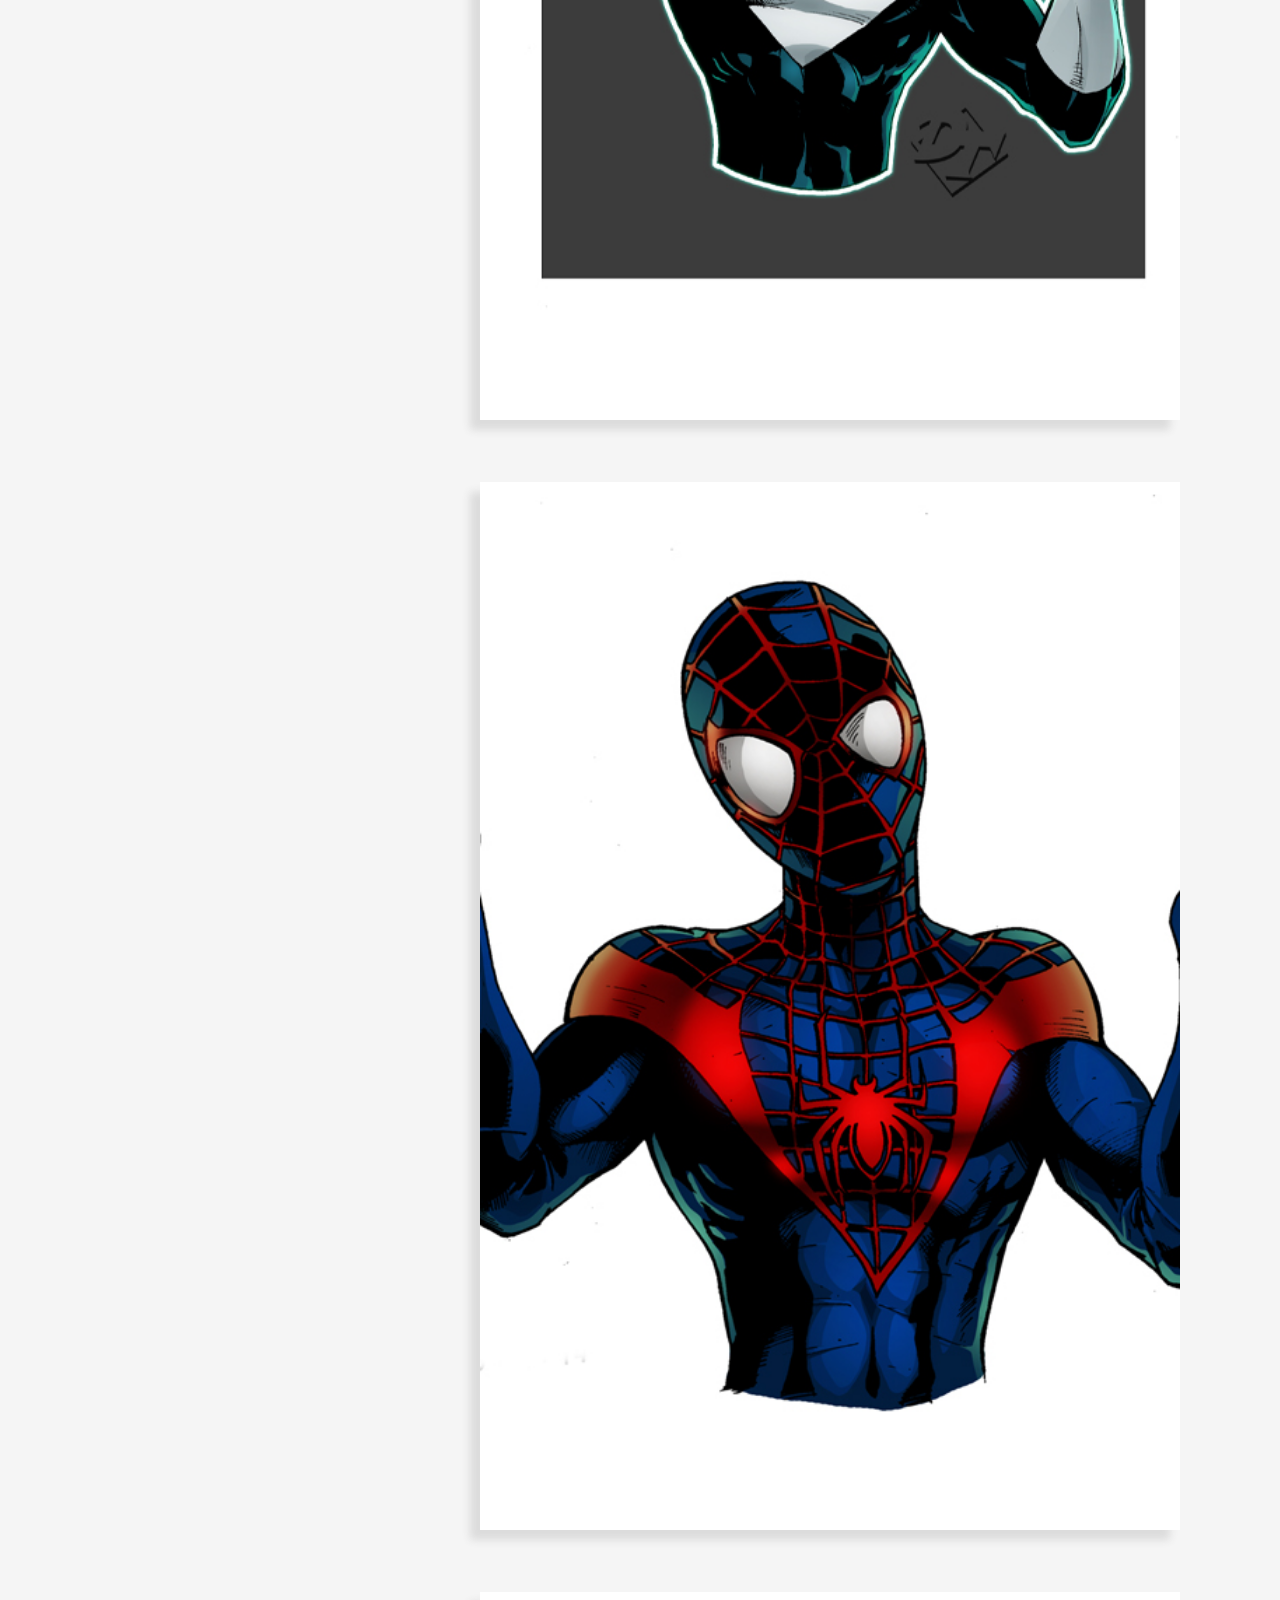
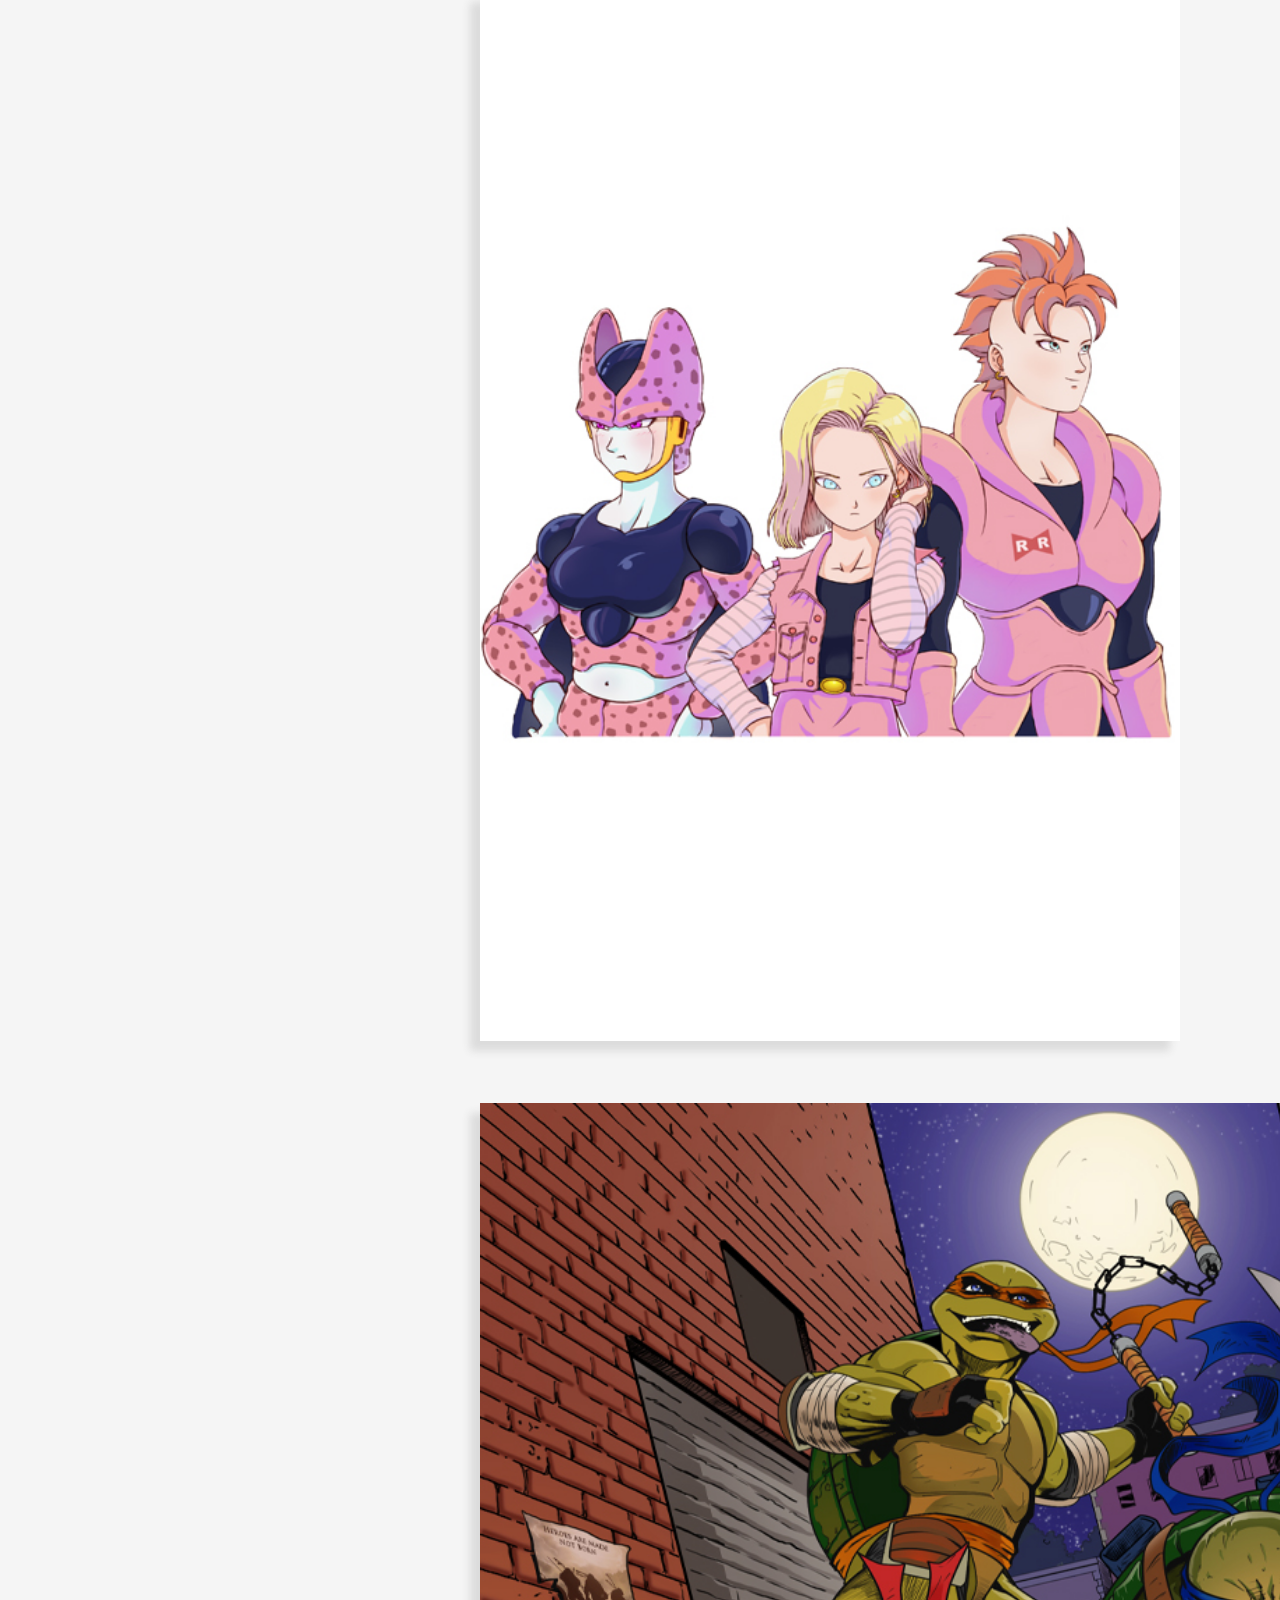
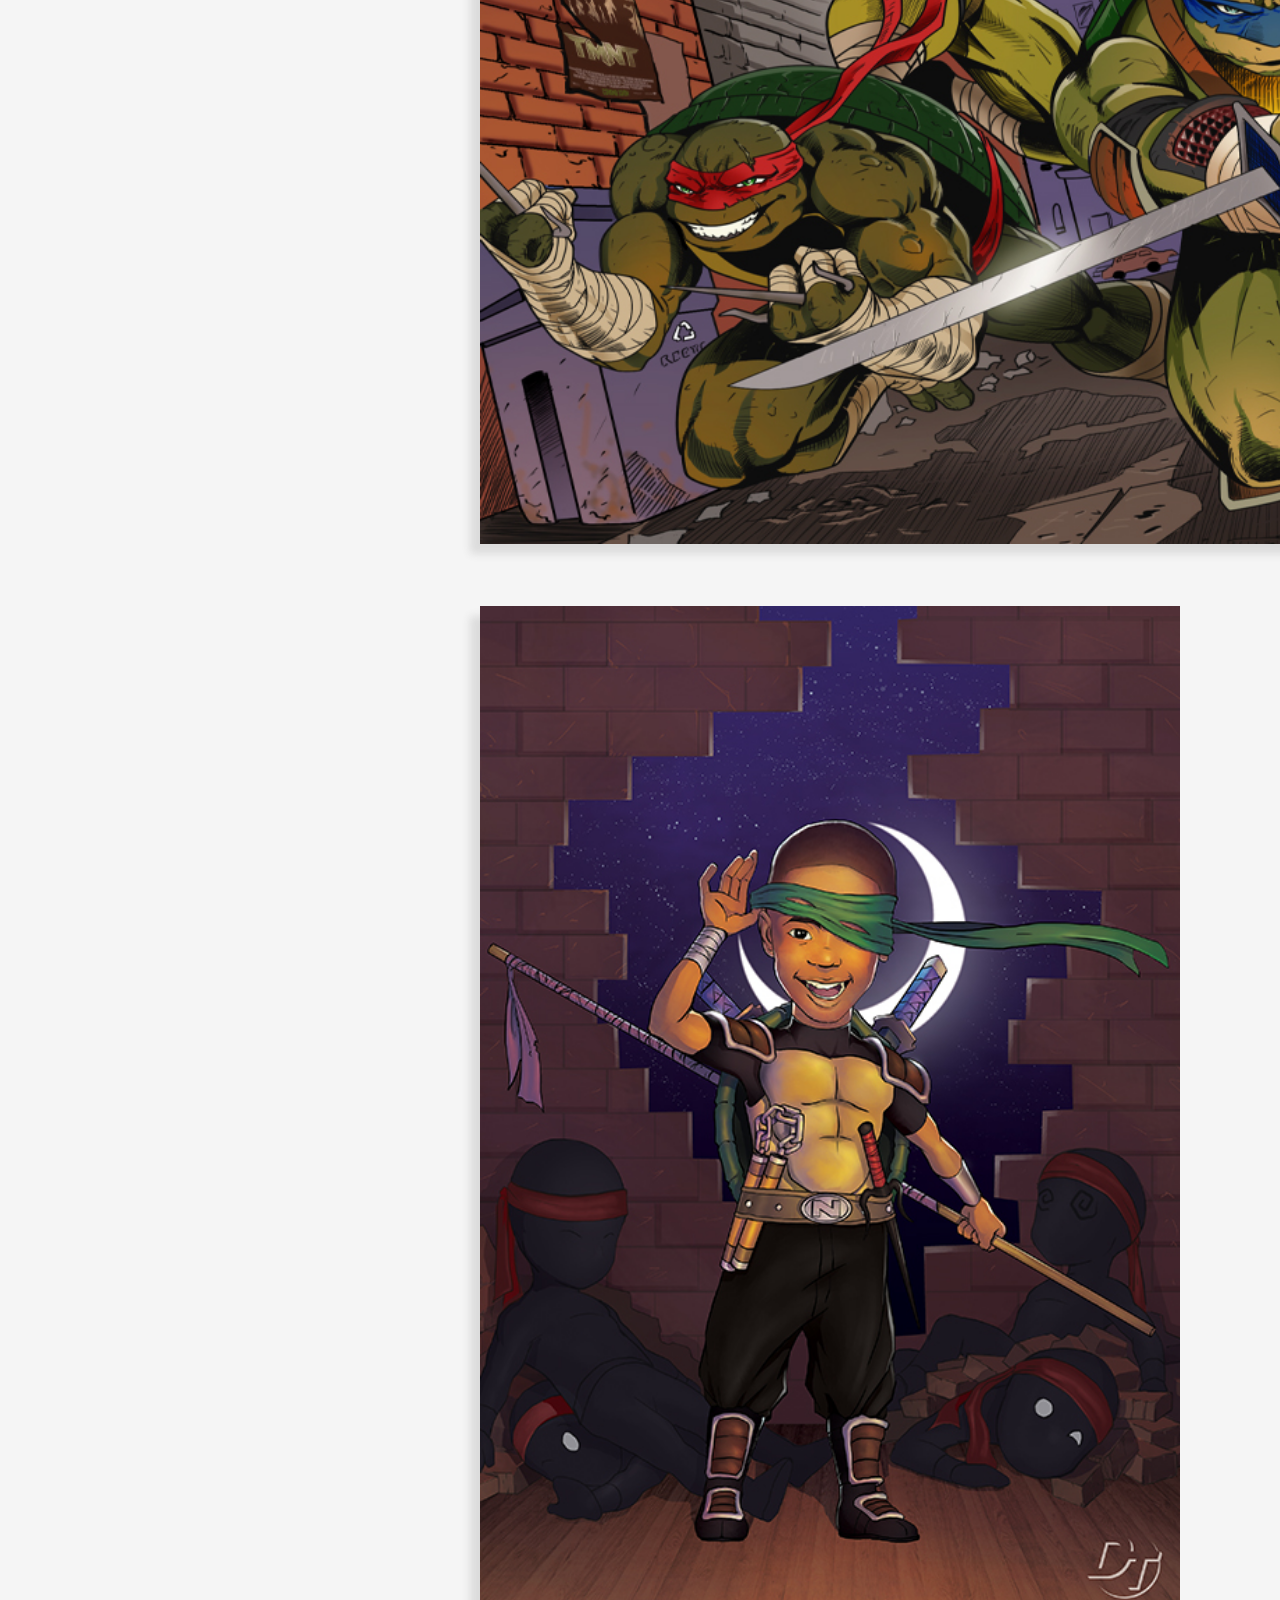
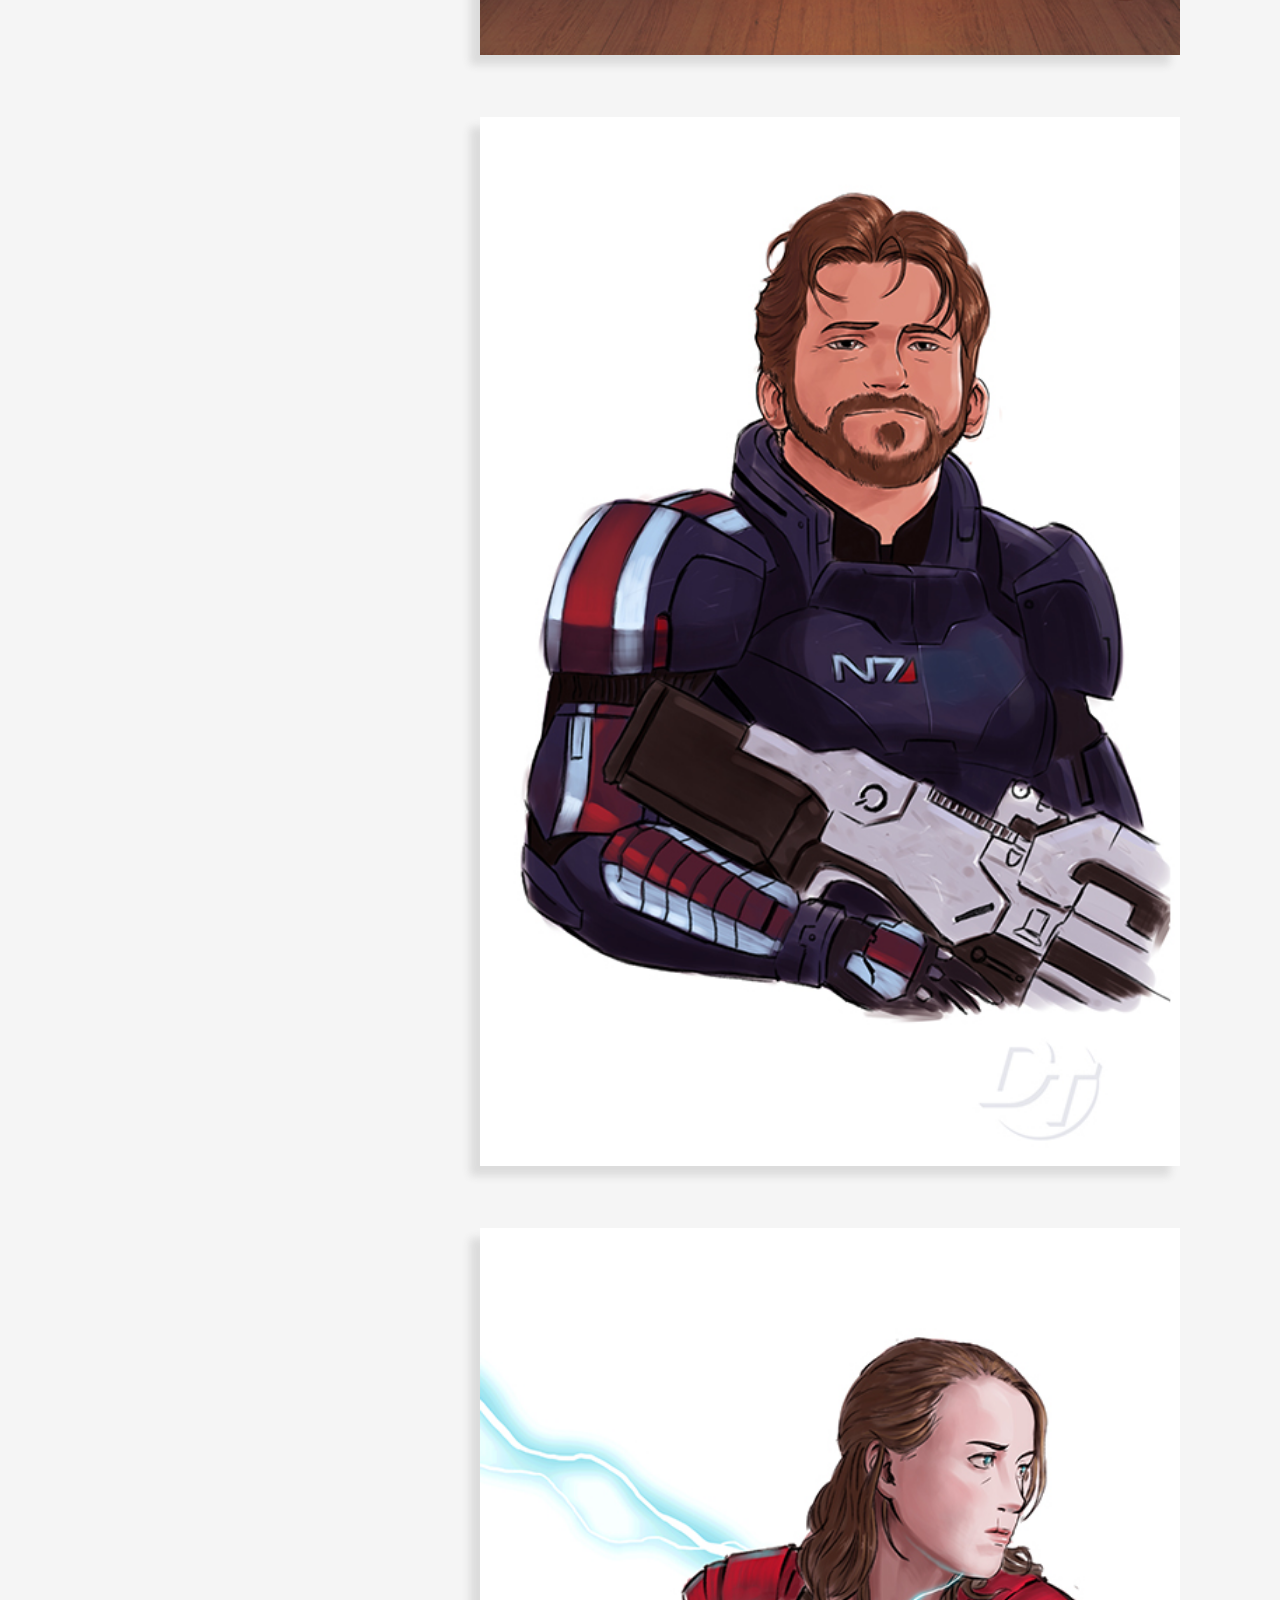
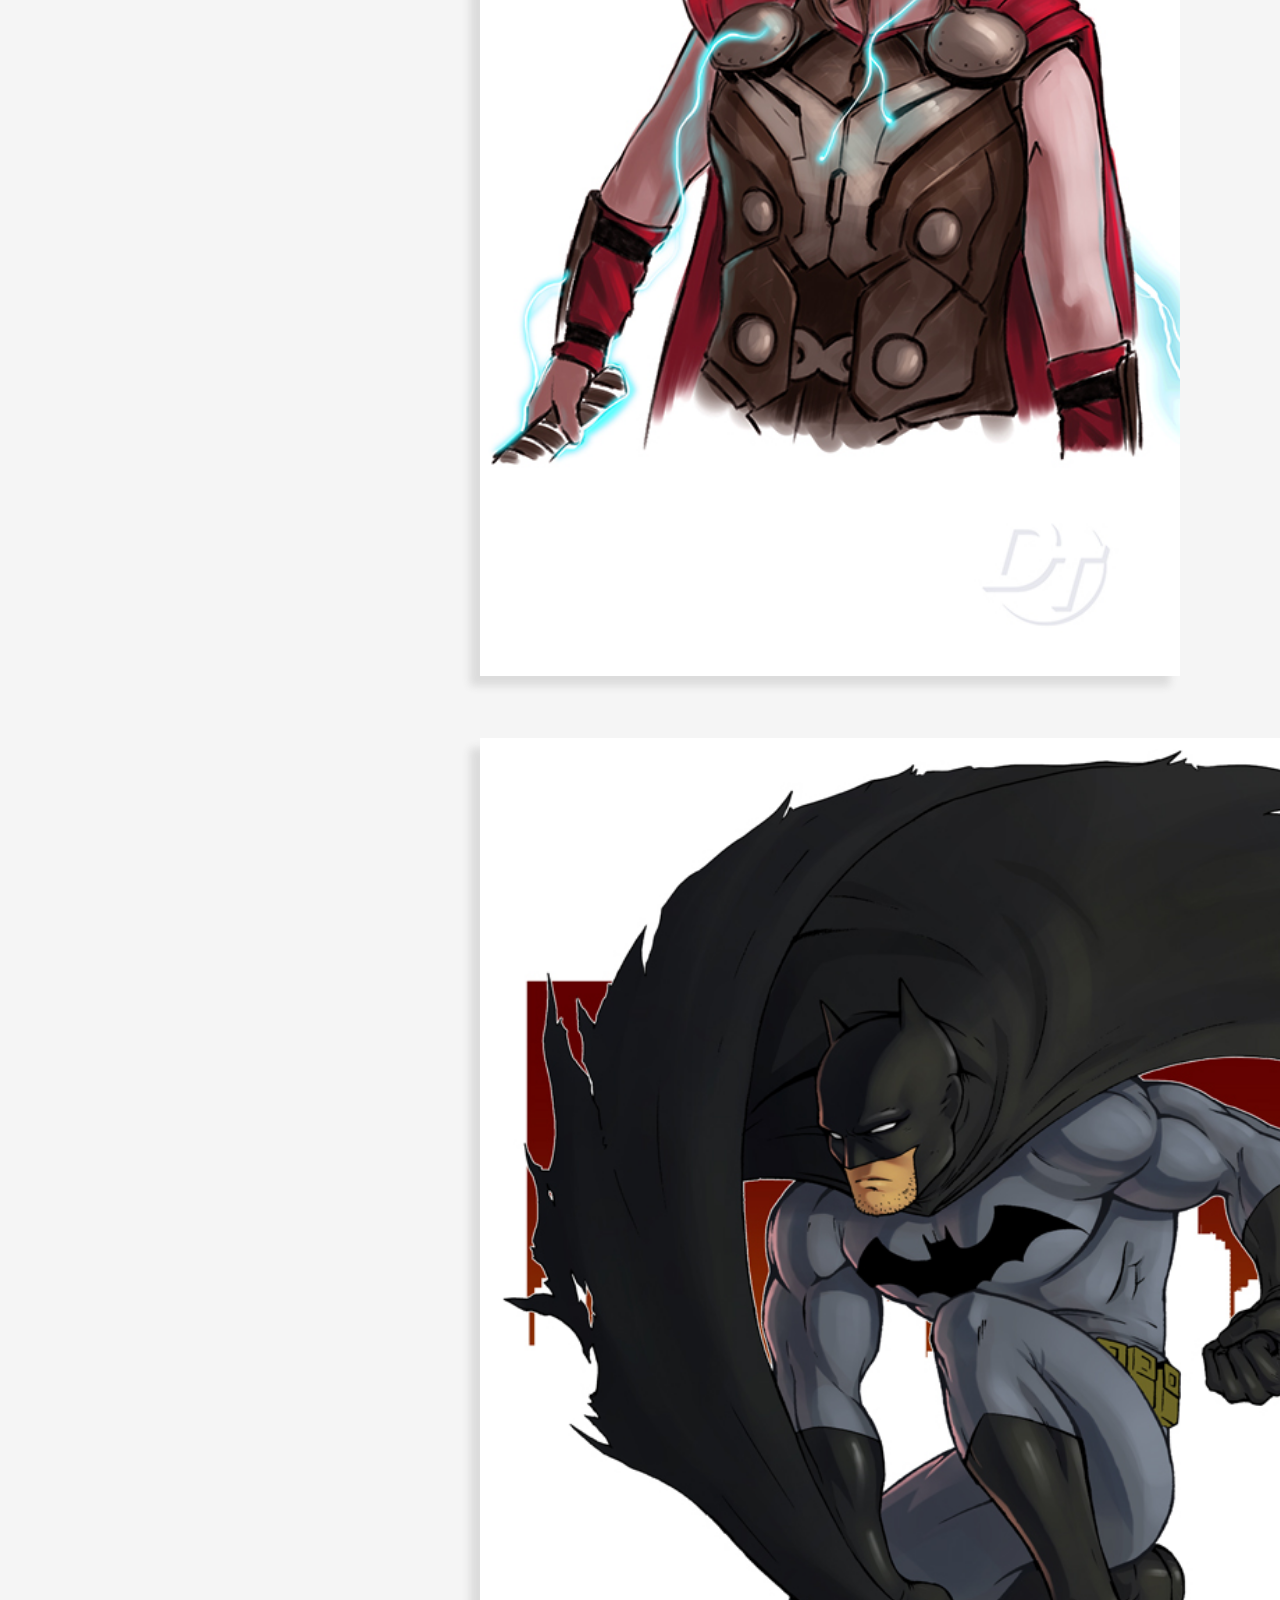
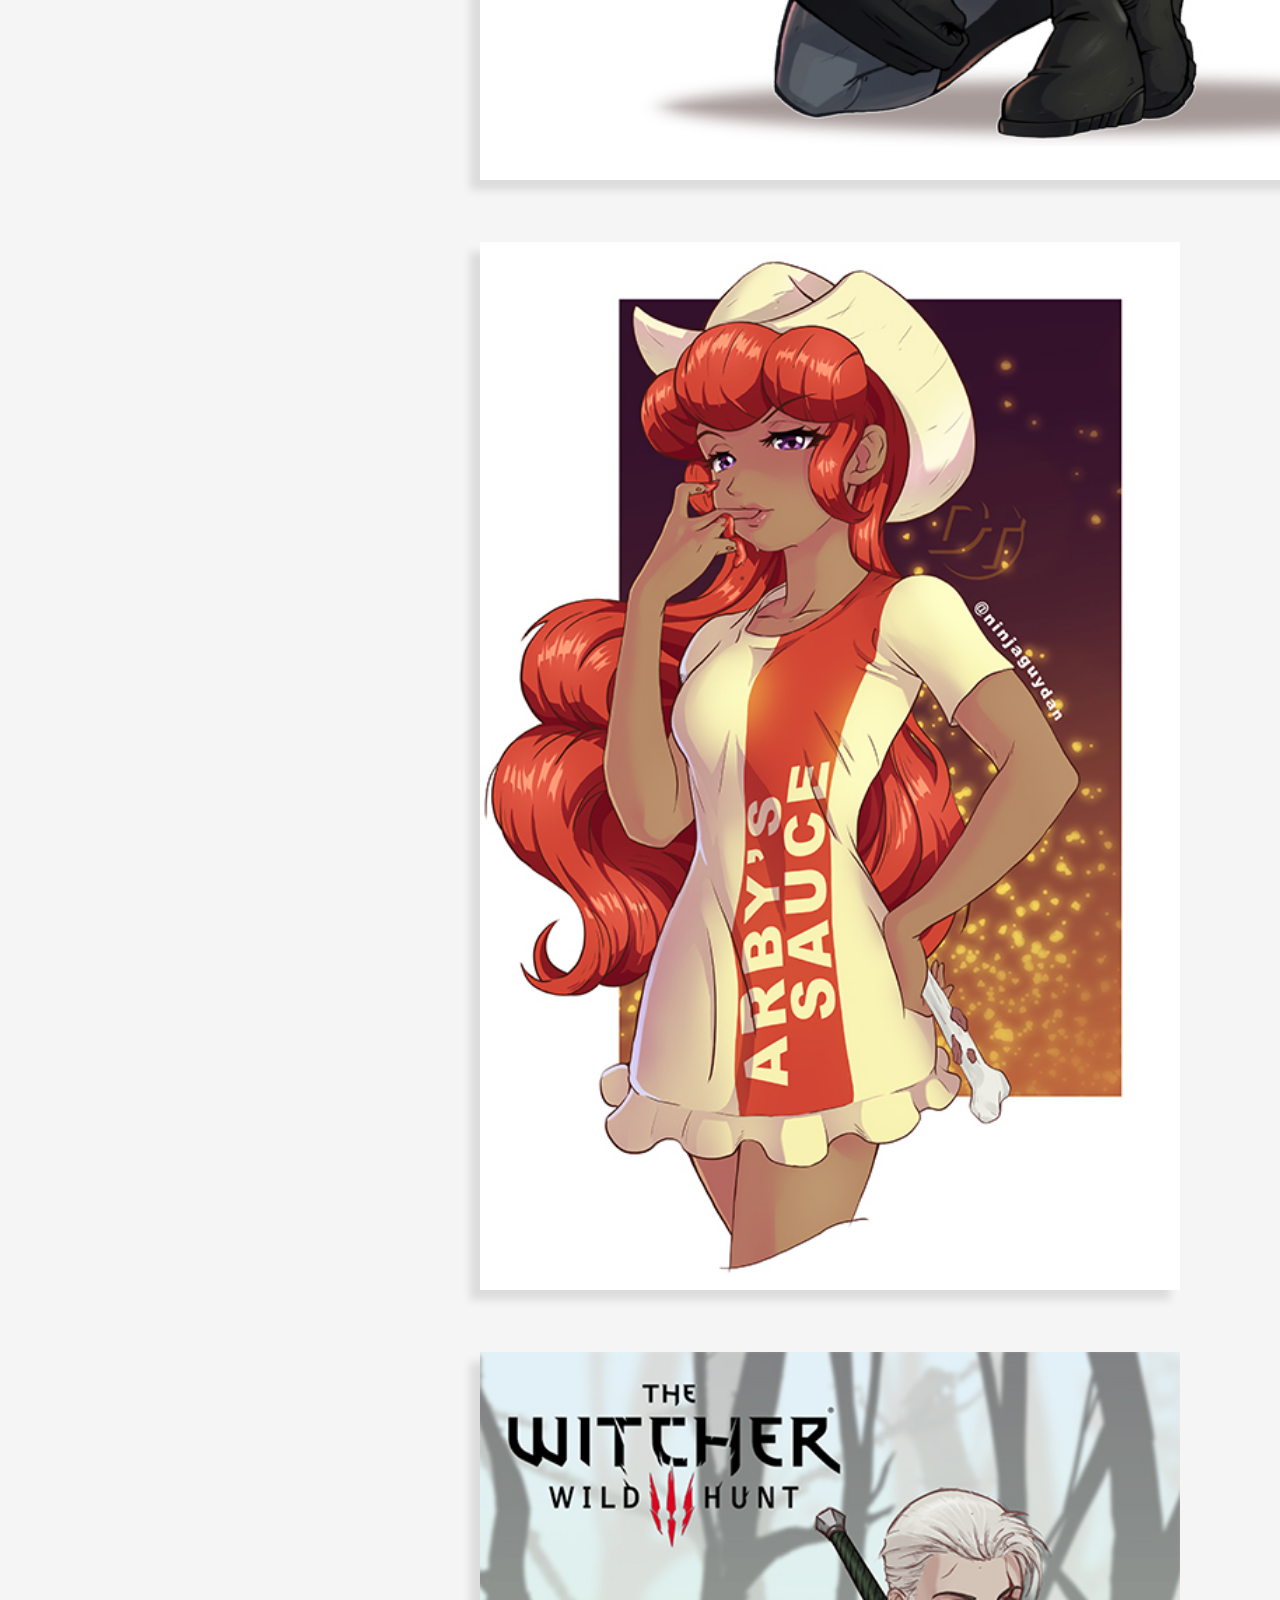
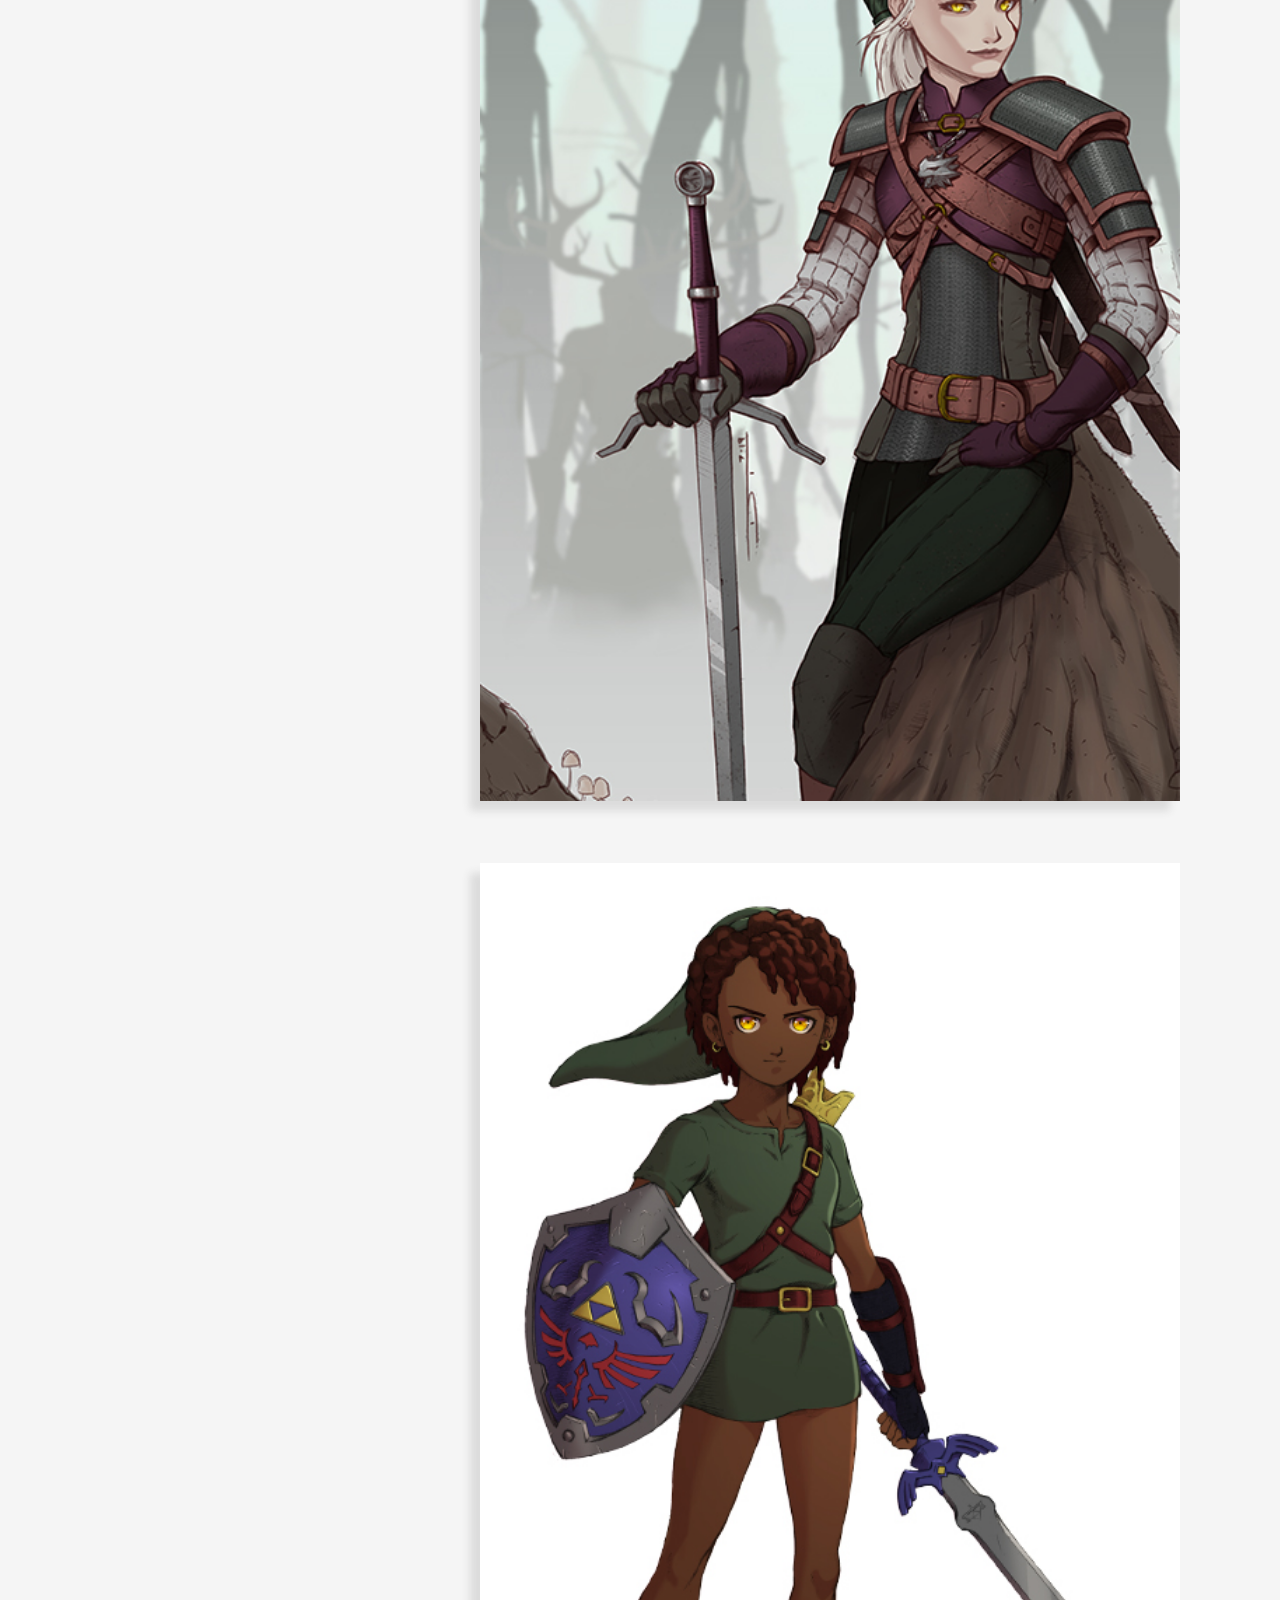
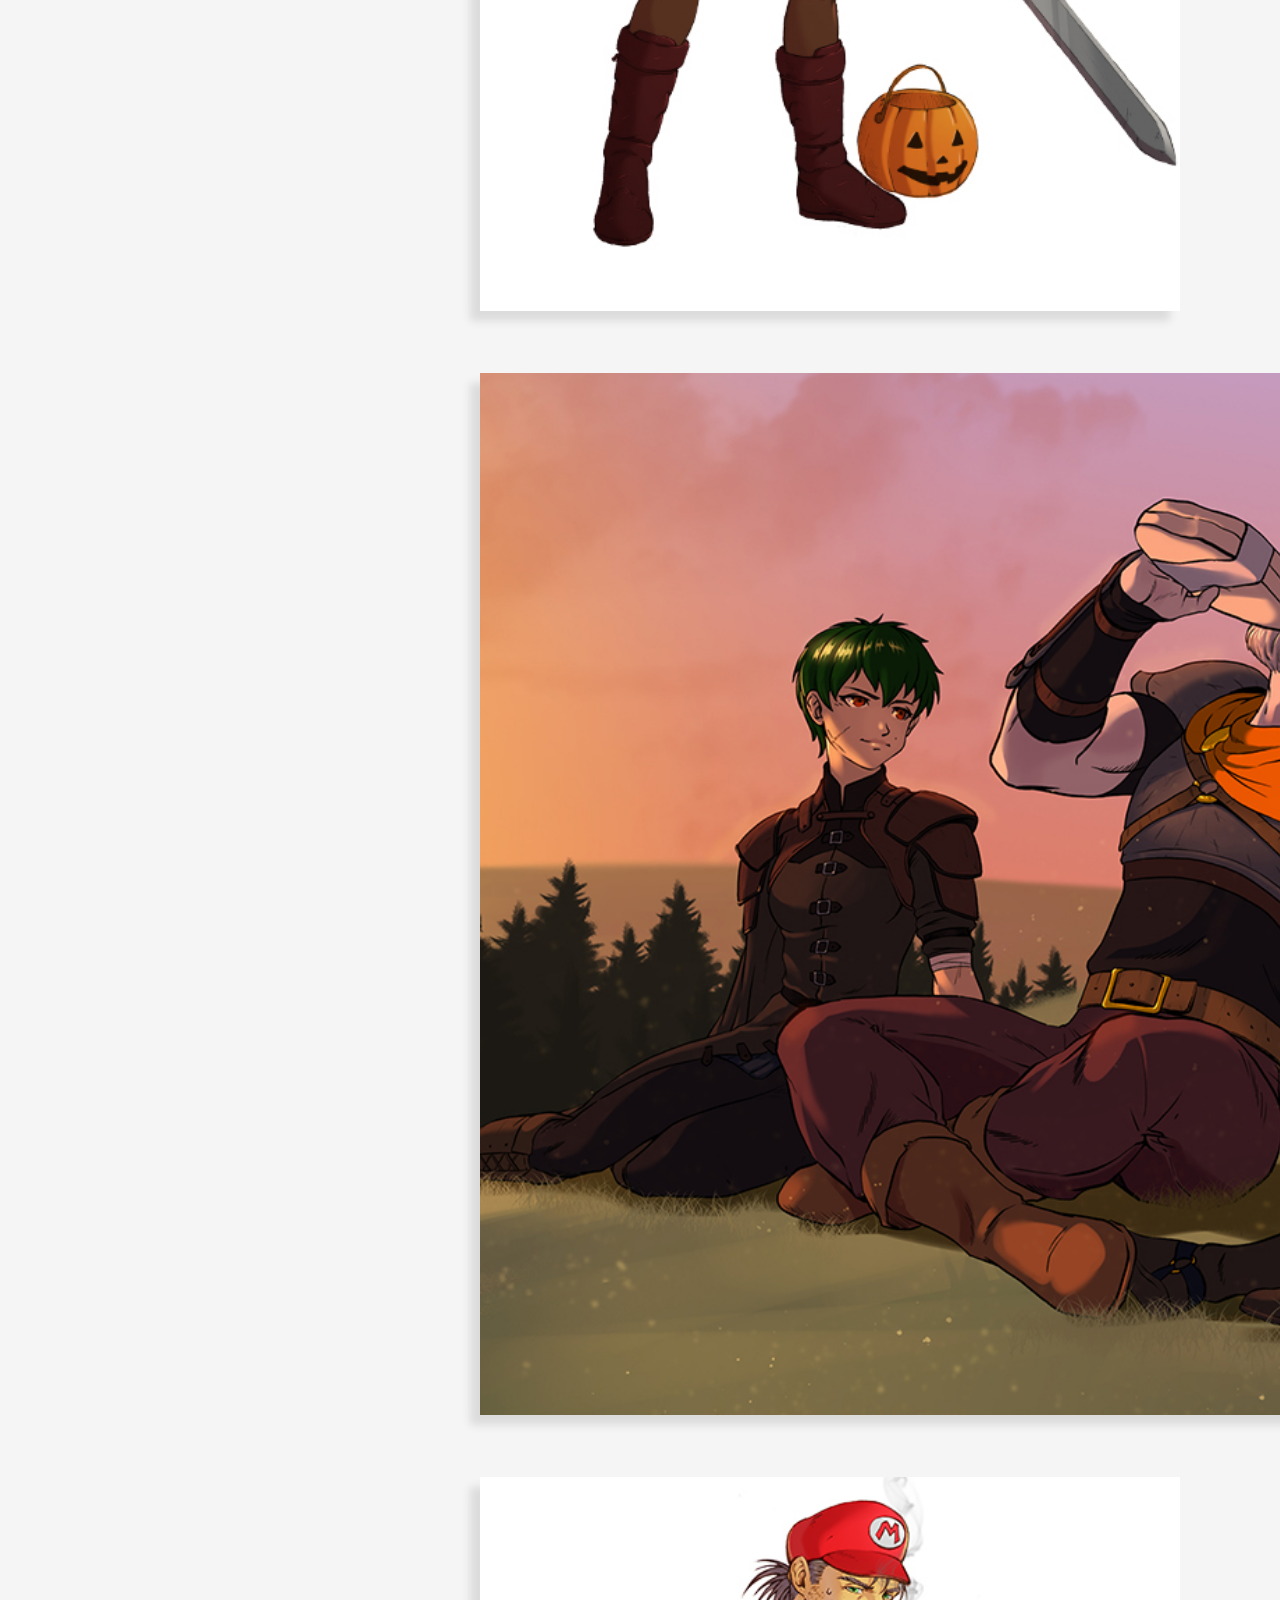
==== commit 76b71c74: "Adjusted Footer Margin" ====
--- a/css/style.css
+++ b/css/style.css
@@ -43,7 +43,7 @@
 
 header {
   position: fixed;
-  height: 150px;
+  height: 100px;
   width: 100%;
   background-color: black;
   display: flex;
@@ -56,8 +56,8 @@
 }
 
 header img {
-  width: 75px; 
-  height: 75px;
+  width: 60px; 
+  height: 60px;
 }
 
 
@@ -76,8 +76,8 @@
 }
 
 .menu-btn_burger {
-  width: 50px;
-  height: 4px;
+  width: 45px;
+  height: 3px;
   background: #fff;
   border-radius: 5px;
   transition: all .1 ease-in-out;
@@ -86,20 +86,20 @@
 .menu-btn_burger::before, .menu-btn_burger::after {
   content: '';
   position: absolute;
-  width: 50px;
-  height: 4px;
+  width: 45px;
+  height: 3px;
   background: #fff;
   border-radius: 5px;
   transition: all .1s ease-in-out;
 }
 
 .menu-btn_burger::before {
-  transform: translateY(-16px);
+  transform: translateY(-13px);
   transform-origin: left, top;
 }
 
 .menu-btn_burger::after {
-  transform: translateY(16px);
+  transform: translateY(13px);
   transform-origin: left, bottom;
 }
 
@@ -124,7 +124,7 @@
   width: 100vw;
   text-align: center;
   justify-content: center;
-  margin-top: 150px;
+  margin-top: 100px;
 }
 
 #overlay {
@@ -133,14 +133,14 @@
 
 
 nav li {
-  font-size: 30px;
-  margin-top: 80px;
+  font-size: 20px;
+  margin-top: 50px;
 }
 
 
 nav img {
-  width: 50px;
-  height: 50px;
+  width: 35px;
+  height: 35px;
   margin: 0 20px 20px 20px;
 }
 
@@ -158,10 +158,14 @@
   margin-bottom: 10px;
 }
 
+nav h3, nav h4 {
+  font-size: 10px;
+}
+
 .footer {
  position: fixed;
  width: 100%;
- margin-bottom: 50px;
+ margin-bottom: 20px;
  bottom: 0;
 }
 
@@ -175,7 +179,7 @@
 
 h2 {
   font-size: 50px;
-  margin: 180px 0 80px 0;
+  margin: 130px 0 80px 0;
 }
 
 .art img {
@@ -196,12 +200,27 @@
 
 /*--Contact Page Styles--*/
 
-.contact-title {
+.contact-title h3 {
   font-size: 50px;
   font-weight: bold;
   margin-bottom: 40px;
   transition: all 4s ease-in-out;
 }
+
+.contact-title p {
+  font-size: 18px;
+  line-height: 30px;
+}
+
+.contact-title a {
+  font-weight: bold;
+  color: #587aea;
+}
+
+span.bold {
+  font-weight: bold;
+}
+
 
 form {
   transition: all 4s ease-in-out;
@@ -303,7 +322,7 @@
  position: fixed;
  width: 350px;
  font-size: 10px;
- margin-bottom: 50px;
+ margin-bottom: 20px;
  bottom: 0;
 }
 
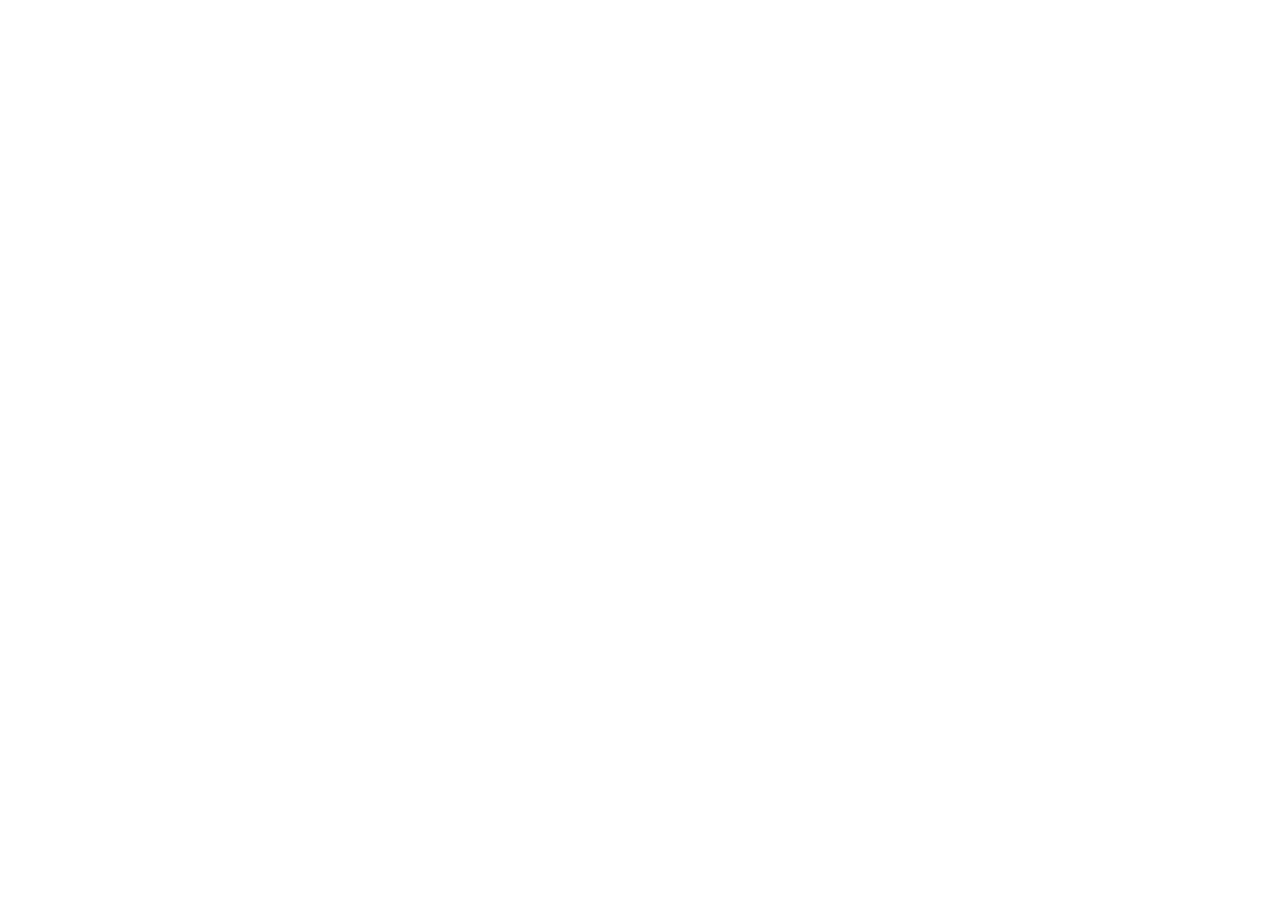
==== commit 4a13b9c6: "Site ver 2.0" ====
--- a/index.html
+++ b/index.html
@@ -1,52 +1,51 @@
 <!DOCTYPE html>
-<html>
+<html lang="en">
 <head>
-	<title>Daniel Thompson - Portfolio</title>
+    <meta charset="UTF-8">
+  	<meta name="viewport" content="width=device-width, initial-scale=1">
+	<meta name="description" content="The Portfolio site featuring work by Daniel Thompson">
+	<meta name="keywords" content="art illustration graphic designer portfolio fanart">
+  	<link href='//fonts.googleapis.com/css?family=Open+Sans:400,700,600' rel='stylesheet' type='text/css'>
 	<link rel="stylesheet" href="css/reset.css">
   	<link rel="stylesheet" href="css/style.css">
-  	<meta name="description" content="The Portfolio site featuring work by Daniel Thompson">
-  	<link href='//fonts.googleapis.com/css?family=Open+Sans:400,700,600' rel='stylesheet' type='text/css'>
-  	<meta name="viewport" content="width=device-width, initial-scale=1">
+	<title>Daniel Thompson - Illustration</title>
 </head>
 
 <body>
 
+	<div class="intro"> 
+        <div class="intro-logo"></div>
+    </div>
+
 	<header>
-
 		<h1>Daniel Thompson</h1> 
-
-		<img src="images/icons/dt.svg" alt="DT logo"><!--header logo-->
-
-			<div onclick="myFunction()" id="menu-btn" class="menu-btn">
-				<div class="menu-btn_burger"></div>
-			</div>
-
+		<!--header logo-->
+		<a href="index.html"><img src="images/icons/dt.svg" alt="DT logo" class="logo"></a>
+		<!--Menu Button Burger!-->
+		<div onclick="openMenu()" id="menu-btn" class="menu-btn">
+			<div class="menu-btn_burger"></div>
+		</div>
 	</header>
 
-	<nav id="overlay">	
-
+	
+	<!-- Navigation Menu Items/ Icons -->
+	<nav>	
 		<ul>
-			<li>
-			<a href="index.html"><img src="images/icons/photo.svg">Illustration</a>
+			<li><a href="illu.html"><span>Illustration</span></a>
+			</li> 
+			
+			<li><a href="design.html"><span>Design</span></a>
 			</li> 
 			
 			<li>
-			<a href="design.html"><img src="images/icons/desktop.svg">Design</a>
+			<a href="about.html"><span>About</span></a>
 			</li> 
-			
-			<li>
-			<a href="#" class="dead"><img src="images/icons/speech.svg">Comics</a>
-			</li> 
-			
-			<li>
-			<a href="about.html"><img src="images/icons/user.svg">About</a>
-			</li> 
-			
-			<li>
-			<a href="contact.html"><img src="images/icons/phone.svg">Contact</a>
-			</li>
+
+			<li><a href="images/download/daniel_thompson.pdf" target="_blank" download><span>Resume</span></a>
+            </li>
 		</ul>
 
+		<!-- Copyright and Contact info -->
 		<div class="footer">	
 			<a href="https://twitter.com/NinjaGuyDan_" target="_blank">
 				<img src="images/icons/twitter.svg" alt="Twitter Logo"></a>
@@ -57,33 +56,21 @@
 			<h3>Designed and developed by Daniel Thompson</h3>
 			<h4>Copyright &#169;2020 Daniel Thompson</h4>
 		</div>
-	</nav><!--menu-->	
+	</nav>
 
 	<section>
 		<h2>Illustration</h2>
+		<!-- <div class="art"></div> -->
+	</section>
 
-		<div class="art">
-			<img src="images/illu-0.jpg"><!--deadpool-->
-			<img src="images/illu-1.jpg"><!--batman1-->
-			<img src="images/illu-2.jpg"><!--dannyp-->
-			<img src="images/illu-3.jpg"><!--spider-->
-			<img src="images/illu-4.jpg"><!--dbz-->
-			<img src="images/illu-5.jpg" class="wide"><!--tmnt wide-->
-			<img src="images/illu-6.jpg"><!--tmnt2-->
-			<img src="images/illu-7.jpg"><!--mass effect-->
-			<img src="images/illu-8.jpg"><!--thor-->
-			<img src="images/illu-9.jpg" class="wide"><!--batman wide-->
-			<img src="images/illu-10.jpg"><!--arbys-->
-			<img src="images/illu-11.jpg"><!--witcher-->
-			<img src="images/illu-12.jpg"><!--zelda-->
-			<img src="images/illu-13.jpg" class="wide"><!--karla wide-->
-			<img src="images/illu-14.jpg"><!--mario-->
-			<img src="images/illu-15.jpg"><!--metroid-->
-			<img src="images/illu-16.jpg"><!--krysta-->
-			<img src="images/illu-17.jpg" class="wide"><!--berserk wide-->
-
-		</div>
-	</section>
-	<script src="main.js"></script>
+	
+<script src="https://cdnjs.cloudflare.com/ajax/libs/gsap/latest/TweenMax.min.js" 
+	integrity="sha512-8Wy4KH0O+AuzjMm1w5QfZ5j5/y8Q/kcUktK9mPUVaUoBvh3QPUZB822W/vy7ULqri3yR8daH3F58+Y8Z08qzeg==" 
+	crossorigin="anonymous"></script>
+<script src="https://cdnjs.cloudflare.com/ajax/libs/gsap/latest/TimelineMax.min.js" 
+	integrity="sha512-lJDBw/vKlGO8aIZB8/6CY4lV+EMAL3qzViHid6wXjH/uDrqUl+uvfCROHXAEL0T/bgdAQHSuE68vRlcFHUdrUw==" 
+	crossorigin="anonymous"></script>
+<script src="javascript/lottie.js"></script>
+<script src="javascript/main.js"></script>
 </body>
 </html>--- a/css/style.css
+++ b/css/style.css
@@ -1,111 +1,126 @@
-/*
- * General/Utility Styles
-*/
-
+/* Project: Portfolio Site */
+/* Author: Daniel Thompson */
+
+/* General/Utility Styles*/
 * {
   -moz-box-sizing: border-box; /* Firexfox */
   -webkit-box-sizing: border-box; /* Safari/Chrome/iOS/Android */
   box-sizing: border-box; /* IE */
+  
 }
 
 body {
   margin: 0;
   background: rgb(245, 245, 245);
+  /* font-family: 'Montserrat', sans-serif; */
   font-family: 'Open Sans', arial, sans-serif;
-  font-size: 0.875rem;
-  letter-spacing: 1.5px;
+  font-size: 0.75rem;/*12px*/
+  letter-spacing: 0.05rem;/*8px*/
+  line-height: 1rem;/*12px*/
   color: rgb(86, 90, 92);
 }
-
-.clearfix:after {
-  content: "";
-  display: table;
-  clear: both;
-}
-
+  
 a {
-  color: #fff;
+  color: #000000;
   text-decoration: none;
 }
 
+a:hover {
+  color: #4969cf;
+}
+  
 strong {
   font-weight: 600;
 }
-
+  
 img {
   border: none;
 }
 
-
-
-
-/* Layout Styles */
-
+h1 {
+  display: none;
+}
+
+
+/*Intro Anim*/
+.intro {
+  background: white;
+  width: 100vw;
+  height: 100vh;
+  position: fixed;
+  z-index: 3;
+  display: grid;
+}
+
+.intro-logo {
+  width: 70%;
+  height: 70%;
+  margin: auto;
+}
+
+/* Header Styles */
 header {
   position: fixed;
-  height: 100px;
+  height: 8.25em;
   width: 100%;
-  background-color: black;
+  background-color: white;
   display: flex;
   align-items: center;
-  padding-left: 50px;
-}
-
-h1 {
-  display: none;
+  padding-left: 1.875rem;/*30px*/
+  box-shadow: 0px 5px 8px rgba(184, 185, 195, .25);
+  z-index: 2;
 }
 
 header img {
-  width: 60px; 
-  height: 60px;
-}
-
-
-/*hamburger menu*/
+  width: 3.75rem;/*60px*/ 
+  height: 3.75rem;/*60px*/
+}
+
+/* ...hamburger Menu */
 .menu-btn {
   position: absolute;
   display: flex;
   justify-content: center;
   align-items: center;
-  width: 80px;
-  height: 80px;
+  width: 3.75rem;/*60px*/
+  height: 3.75rem;/*60px*/
   cursor: pointer;
   transition: all .1s ease-in-out;
-  right: 50px;
- /*border: 3px solid #fff;*/
+  right: 1.875rem;
+  /* border: 3px solid rgb(37, 37, 37); */
 }
 
 .menu-btn_burger {
-  width: 45px;
-  height: 3px;
-  background: #fff;
-  border-radius: 5px;
-  transition: all .1 ease-in-out;
-}
-
+  width: 2.5rem; /*40px*/
+  height: 0.25rem; /*4px*/
+  background: black;
+  border-radius: 0.3125rem; /*5px*/
+  transition: all .1s ease-in-out;
+}
+  
 .menu-btn_burger::before, .menu-btn_burger::after {
   content: '';
   position: absolute;
-  width: 45px;
-  height: 3px;
-  background: #fff;
-  border-radius: 5px;
+  width: 2.5rem; /*40px*/
+  height: 0.25rem; /*4px*/
+  background: black;
+  border-radius: 0.3125rem; /*5px*/
   transition: all .1s ease-in-out;
 }
 
 .menu-btn_burger::before {
-  transform: translateY(-13px);
+  transform: translateY(-12px);
   transform-origin: left, top;
 }
 
 .menu-btn_burger::after {
-  transform: translateY(13px);
+  transform: translateY(12px);
   transform-origin: left, bottom;
 }
 
-/* ANIMATION */
+/* .../...hamburger Animation */
 .menu-btn.open .menu-btn_burger {
-  background-color: black;
+  background: transparent;
 }
 
 .menu-btn.open .menu-btn_burger::before {
@@ -116,273 +131,272 @@
   transform: rotate(-45deg);
 }
 
-/*dropdown menu*/
+
+
+/* Dropdown Nav Menu */
 nav {
   position: fixed;
-  background: rgba(0, 0, 0, 0.95);
+  background: rgba(255, 255, 255, 0.95);
   height: 100vh;
   width: 100vw;
   text-align: center;
   justify-content: center;
-  margin-top: 100px;
-}
-
-#overlay {
+  margin-top: 6.25rem;/*100px*/
   display: none;
-}
-
+  z-index: 1;
+  animation: overlay .5s forwards;
+}
+
+nav h3 {
+  margin-bottom: 0.3125rem; /*5px;*/
+  font-weight: 600;
+}
+
+nav h3 , nav h4 {
+  color: rgb(0, 0, 0);
+}
+
+nav .footer img {
+  width: 2.188rem; /*35px*/
+  height: 2.188rem; /*35px*/
+  margin: 0 1.25rem 0.75rem 1.25rem; /*0 20px 12px 20px*/
+}
 
 nav li {
-  font-size: 20px;
-  margin-top: 50px;
-}
-
-
-nav img {
-  width: 35px;
-  height: 35px;
-  margin: 0 20px 20px 20px;
-}
-
-nav li img {
-  display: none;
-}
-
-/* this is the grayed out effect. Remove when you update comic*/
- nav li a.dead {
-  opacity: 0.4;
-}
-
-nav h3 {
-  color: #fff;
-  margin-bottom: 10px;
-}
-
-nav h3, nav h4 {
-  font-size: 10px;
+  font-size: 1.25rem; /*20px*/
+  text-transform: uppercase;
+  margin-top: 5rem; /*80px;*/
 }
 
 .footer {
- position: fixed;
- width: 100%;
- margin-bottom: 20px;
- bottom: 0;
-}
-
-/*content*/
-
+  position: fixed;
+  width: 100%;
+  margin-bottom: 1.25rem; /*20px;*/
+  bottom: 0;
+}
+
+
+/* ---Page Content---*/
 section {
-  width: 100%;
-  padding: 50px;
+  width: 100vw;
+  height: 100%;
+  padding: 100px 50px 50px 50px;
   text-align: center;
+  justify-content: center;
+}
+
+section span {
+  font-weight: 700;
+  color: #4969cf;
 }
 
 h2 {
-  font-size: 50px;
-  margin: 130px 0 80px 0;
+  font-size: 3.125rem;
+  margin: 50px 0 0 0;
+  line-height: 1.25em;/*48px*/
+}
+
+p {
+  font-size: 1.125rem;
+  margin-top: 1.5em;
+  line-height: 1.125em;
 }
 
 .art img {
   width: 100%;
-  box-shadow: -10px 10px 8px #dcdcdc;
-  margin-bottom: 50px;
+  box-shadow: -10px 10px 8px rgba(184, 185, 195, .5);
+  margin-top: 50px;
+  animation: fadeIn 1s forwards;
 }
 
 .profile img {
   width: 100%;
-  margin-bottom: 50px;
-  margin-left: -80px;
+  margin-top: 5em;
+  animation: fadeIn 1s forwards;
 }
 
 .stats {
   width: 100%;
-}
-
-/*--Contact Page Styles--*/
-
-.contact-title h3 {
-  font-size: 50px;
-  font-weight: bold;
-  margin-bottom: 40px;
-  transition: all 4s ease-in-out;
-}
-
-.contact-title p {
-  font-size: 18px;
-  line-height: 30px;
-}
-
-.contact-title a {
-  font-weight: bold;
-  color: #587aea;
-}
-
-span.bold {
-  font-weight: bold;
-}
-
-
-form {
-  transition: all 4s ease-in-out;
-}
-
-.form-control {
-  width: 90%;
-  background: transparent;
-  border: none;
-  outline: none;
-  border-bottom: 1px solid gray;
-  font-size: 18px;
-  margin-bottom: 16px;
-}
-
-input {
-  height: 50px;
-}
-
-form .submit {
-  background: #587aea;
-  width: 90%;
-  font-weight: bold;
-  color: #fff;
-  font-size: 20px;
-  letter-spacing: 1px;
-  height: 50px;
-  margin-top: 20px;
-  border-radius: 50px;
-}
-
-form .submit:hover {
-  background-color: #588eea;
-  cursor: pointer;
-}
-
-/*-------When display is larger than 1000 pixels---------*/
-@media only screen and (min-width: 1000px) {
-  #menu-btn {display: none;}
-  #overlay {display: block !important;}
-  nav li img {display: block;}
-
-header {
-  height: 350px;
-  width: 350px;
-  justify-content: center;
-  padding: 0;
-}
-
-header img {
-  width: 90px; 
-  height: 90px;
-}
-
-nav {
-  width: 350px;
-  height: 100%;
-  background: black;
-  position: fixed;
-  text-align: center;
-  margin-top: 350px;
-}
-
-nav li {
-  font-size: 20px;
-  margin-top: 0;
-  margin-bottom: 100px;
-  }
-
-nav li a {
-  display: flex;
-  }
-
-nav h3 {
-  margin-bottom: 5px;
-}
-
-nav img {
-  width: 20px;
-  height: 20px;
-  margin: 0 10px 10px 10px;
-}
-
-ul {
-  width: 160px;
-  margin: 0 auto;
-  text-align: left;
-}
-
-nav ul img {
-  width: 20px;
-  height: 20px;
-  margin: 0;
-  margin-right: 20px;
-  position: relative;
-}
-
-.footer {
- position: fixed;
- width: 350px;
- font-size: 10px;
- margin-bottom: 20px;
- bottom: 0;
-}
-
-section {
-  width: 100vw;
-  margin-left: 350px;
-  padding-left: 130px;
-  padding-top: 130px;
-  text-align: left;
-}
-
-h2 {
-  font-size: 90px;
-  margin: 0px 0 130px 0;
-}
-
-.art img {
-  width: 700px;
-  box-shadow: -10px 10px 8px #dcdcdc;
-  margin-bottom: 0;
-  margin: 0 60px 60px 0;
-}
-
-.art .wide {
-  width: 1460px;
-}
-
-/*--About Page Styles--*/
-
-.info {
-  width: auto;
-}
-
-.profile img {
-  width: 500px;
-  margin-bottom: 50px;
-  margin-left: -80px;
-  float: left;
-}
-
-.stats {
-  width: 775px;
-  float: left;
-}
-
-
-
-/*--Contact Page Styles ---*/
-
-form .submit {
-  width: 600px;
-  }
-
-.form-control {
-  width: 600px;
-}
-
-body.contact {
-  background: url(../images/contact/guts.jpg);
-  background-size: cover;
-  background-position: center;
-  background-attachment: fixed;
-}+  margin-top: -40px;
+  margin-left: -20px;
+  animation: fadeIn 1s forwards;
+}
+
+
+
+
+
+/* ---Animations ---*/
+@keyframes fadeIn {
+  from {
+    opacity: 0;
+    transform: translateY(30px);
+  }
+  to {
+    opacity: 1;
+    transform: translateY(0);
+  }
+}
+
+@keyframes overlay {
+  from {
+    opacity: 0;
+  }
+  to {
+    opacity: 1;
+  }
+}
+
+
+
+
+
+
+/*---------------When display is as large as a tablet---------------*/
+@media only screen 
+and (min-width : 730px)  { 
+
+  .intro-logo {
+    width: 40%;
+    height: 40%;
+  }
+
+  /* ---Page Content---*/
+  section {
+    display: grid;
+    grid-template-columns: repeat(2, 50%);
+    grid-template-rows: auto auto 1fr;
+  }
+
+  h2 {
+    grid-column: 1 / 3;
+  }
+
+  p {
+    grid-column: 1 / 3;
+    padding-left: 2.5em;
+    padding-right: 2.5em;
+  }
+
+  .art img {
+    width: 90%;
+  }
+
+  .profile img {
+    width: 60%;
+    margin: 5em 0 0 -4em;
+  }
+
+  .stats {
+    margin-top: 5em;
+    margin-left: -7em;
+    width: 110%;
+  }
+}
+
+
+
+/*---------------When display is large enough for a desktop---------------*/
+@media only screen 
+and (min-width : 1200px)  { 
+
+
+  /* ..header stuff */
+  #menu-btn {
+    display: none;
+  }
+
+  header {
+    width: 40%;
+  }
+
+  nav {
+    display: inline-flex !important;
+    width: 60%;
+    height: 8.25em;
+    position: fixed;
+    background-color:white;
+    box-shadow: 4px 5px 8px rgba(184, 185, 195, .25);
+    z-index: 2;
+    right: 0;
+    top: 0;
+    margin: 0;
+    padding: 0;
+    align-items: center;
+    animation: none;
+  }
+
+  ul {
+    display: flex;
+    margin-left: auto;
+  }
+
+  nav li {
+    font-size: .75rem;
+    margin: 0;
+    margin-right: 3em;
+  }
+
+  nav h3 , nav h4 {
+    display: none;
+  }
+  
+  nav .footer img {
+    width: 2em;
+    height: 2em;
+    margin: auto .75rem; 
+  }
+
+  .footer {
+    position: relative;
+    width: 17em;
+    margin: 0;
+    border-left: 1px solid black;
+  }
+
+
+/* ..page content*/
+  section {
+    display: grid;
+    grid-template-columns: repeat(4, 25%);
+    grid-template-rows: auto auto 1fr 1fr ;
+  }
+  
+  h2 {
+    grid-column: 1 / 5;
+  }
+
+  p {
+    grid-column: 2 / 4;
+    padding-left: 0;
+    padding-right: 0;
+    margin-bottom: 2.5em;;
+  }
+
+  .profile {
+    grid-row: 3 / 5;
+    grid-column: 2 / 3;
+  }
+
+  .profile img {
+    width: 80%;
+    margin: 0;
+    margin-left: -17em;
+  }
+
+  .stats {
+    margin-top: 1em;
+    margin-left: -10em;
+    width: 140%;
+    grid-row: 3 / 5;
+    grid-column: 3 / 4;
+  }
+
+
+
+
+
+}
+
+
+
